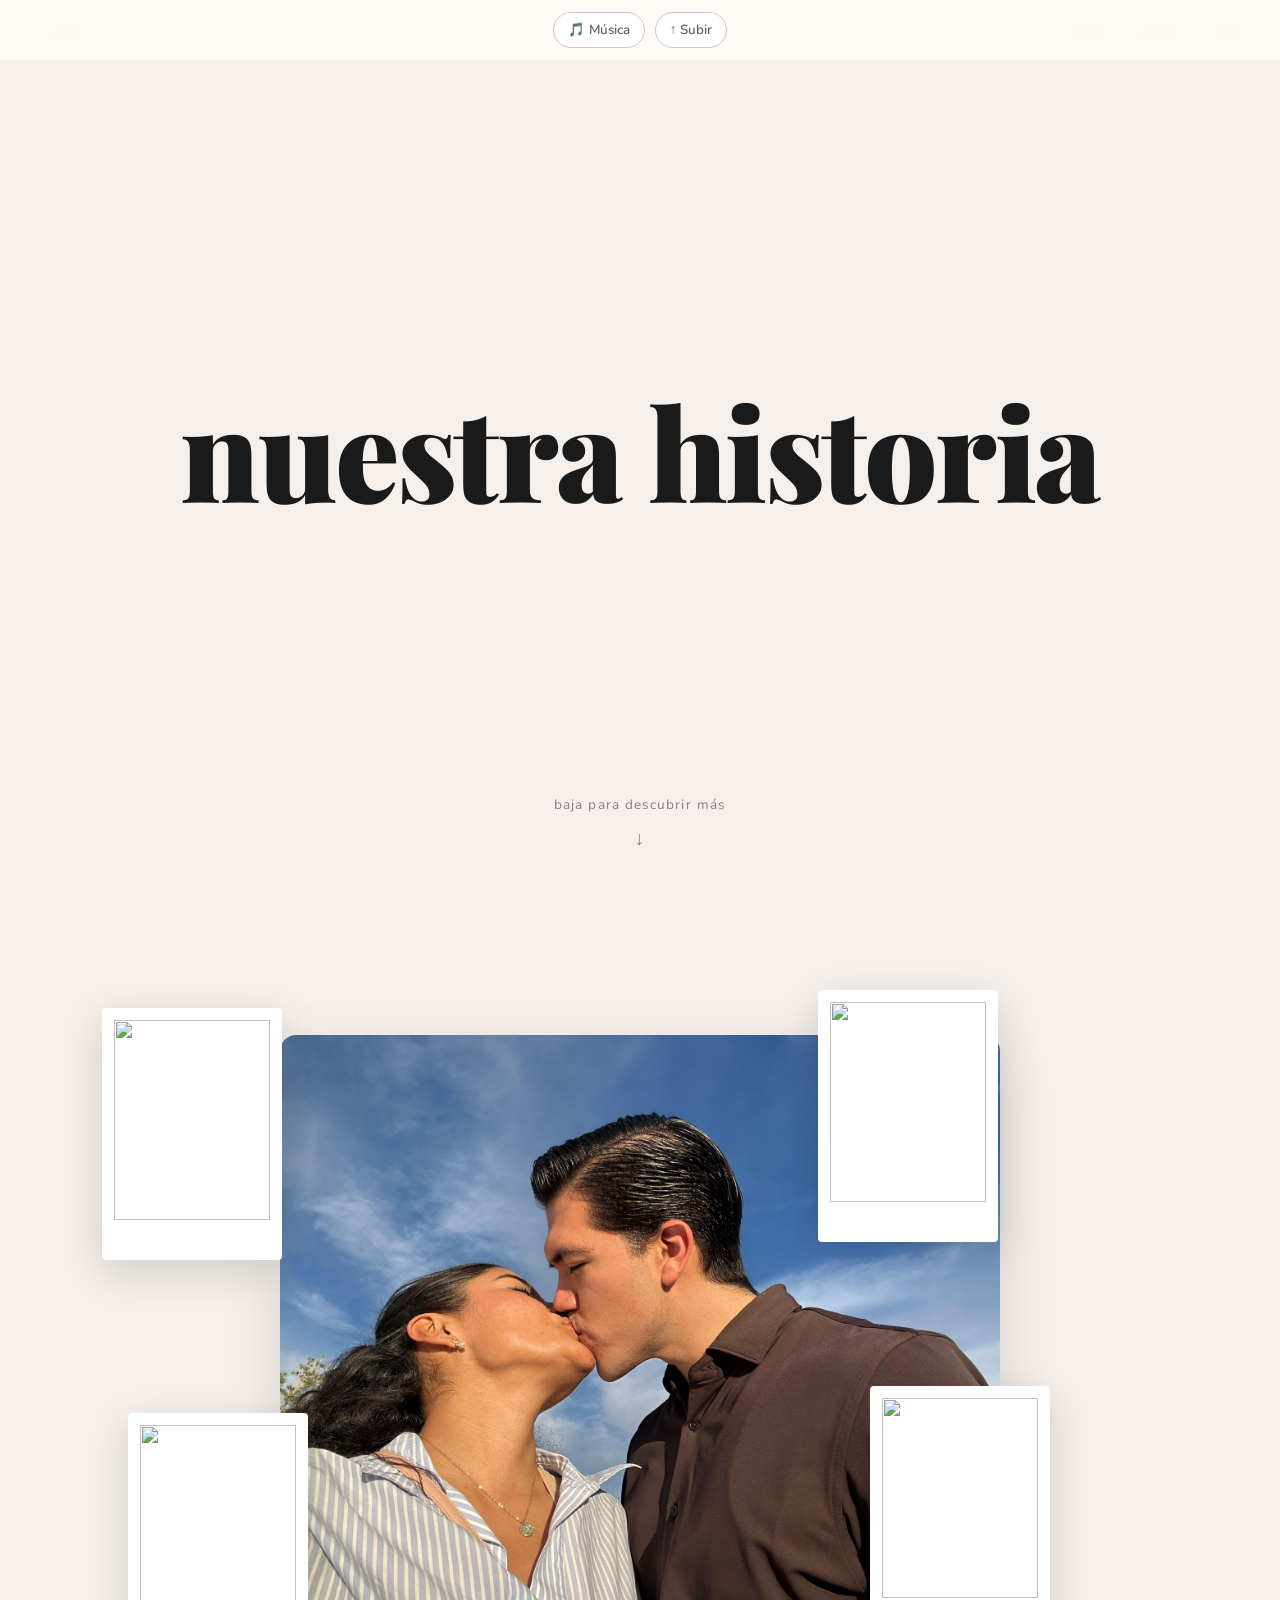
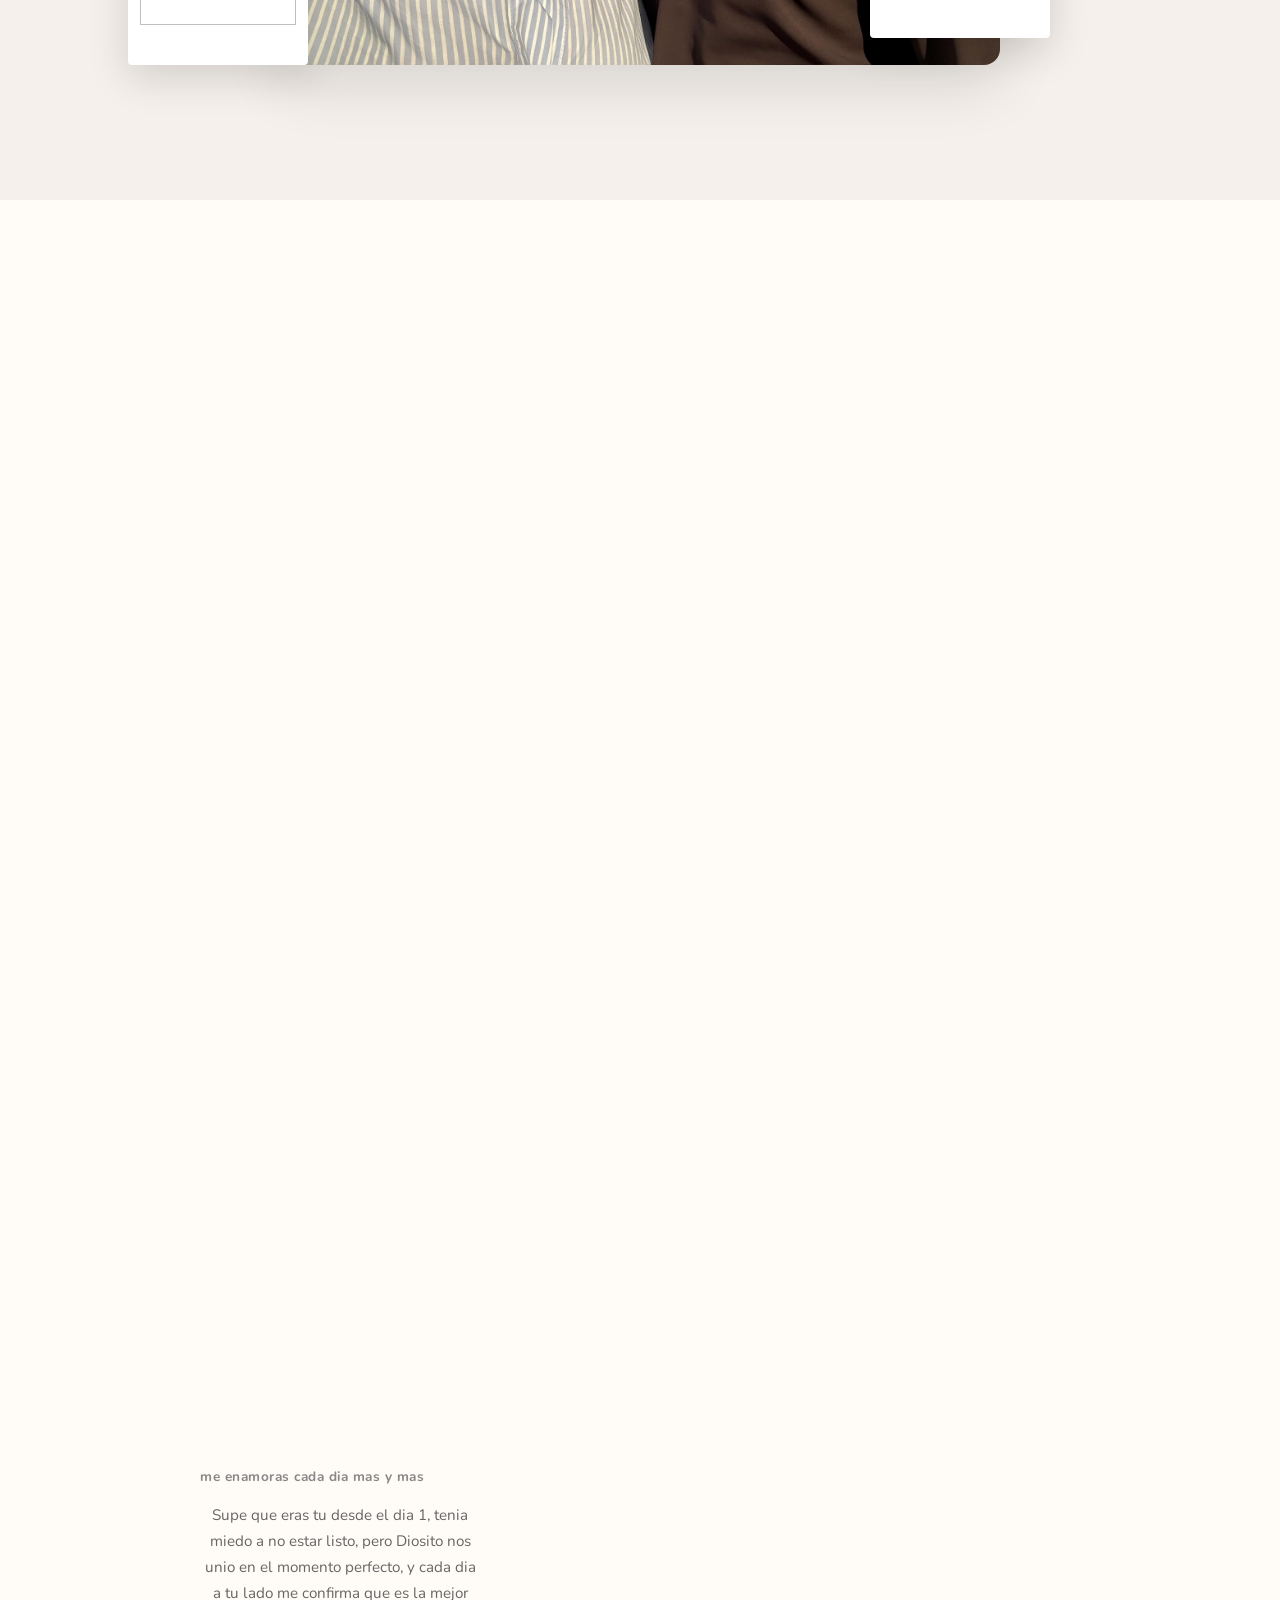
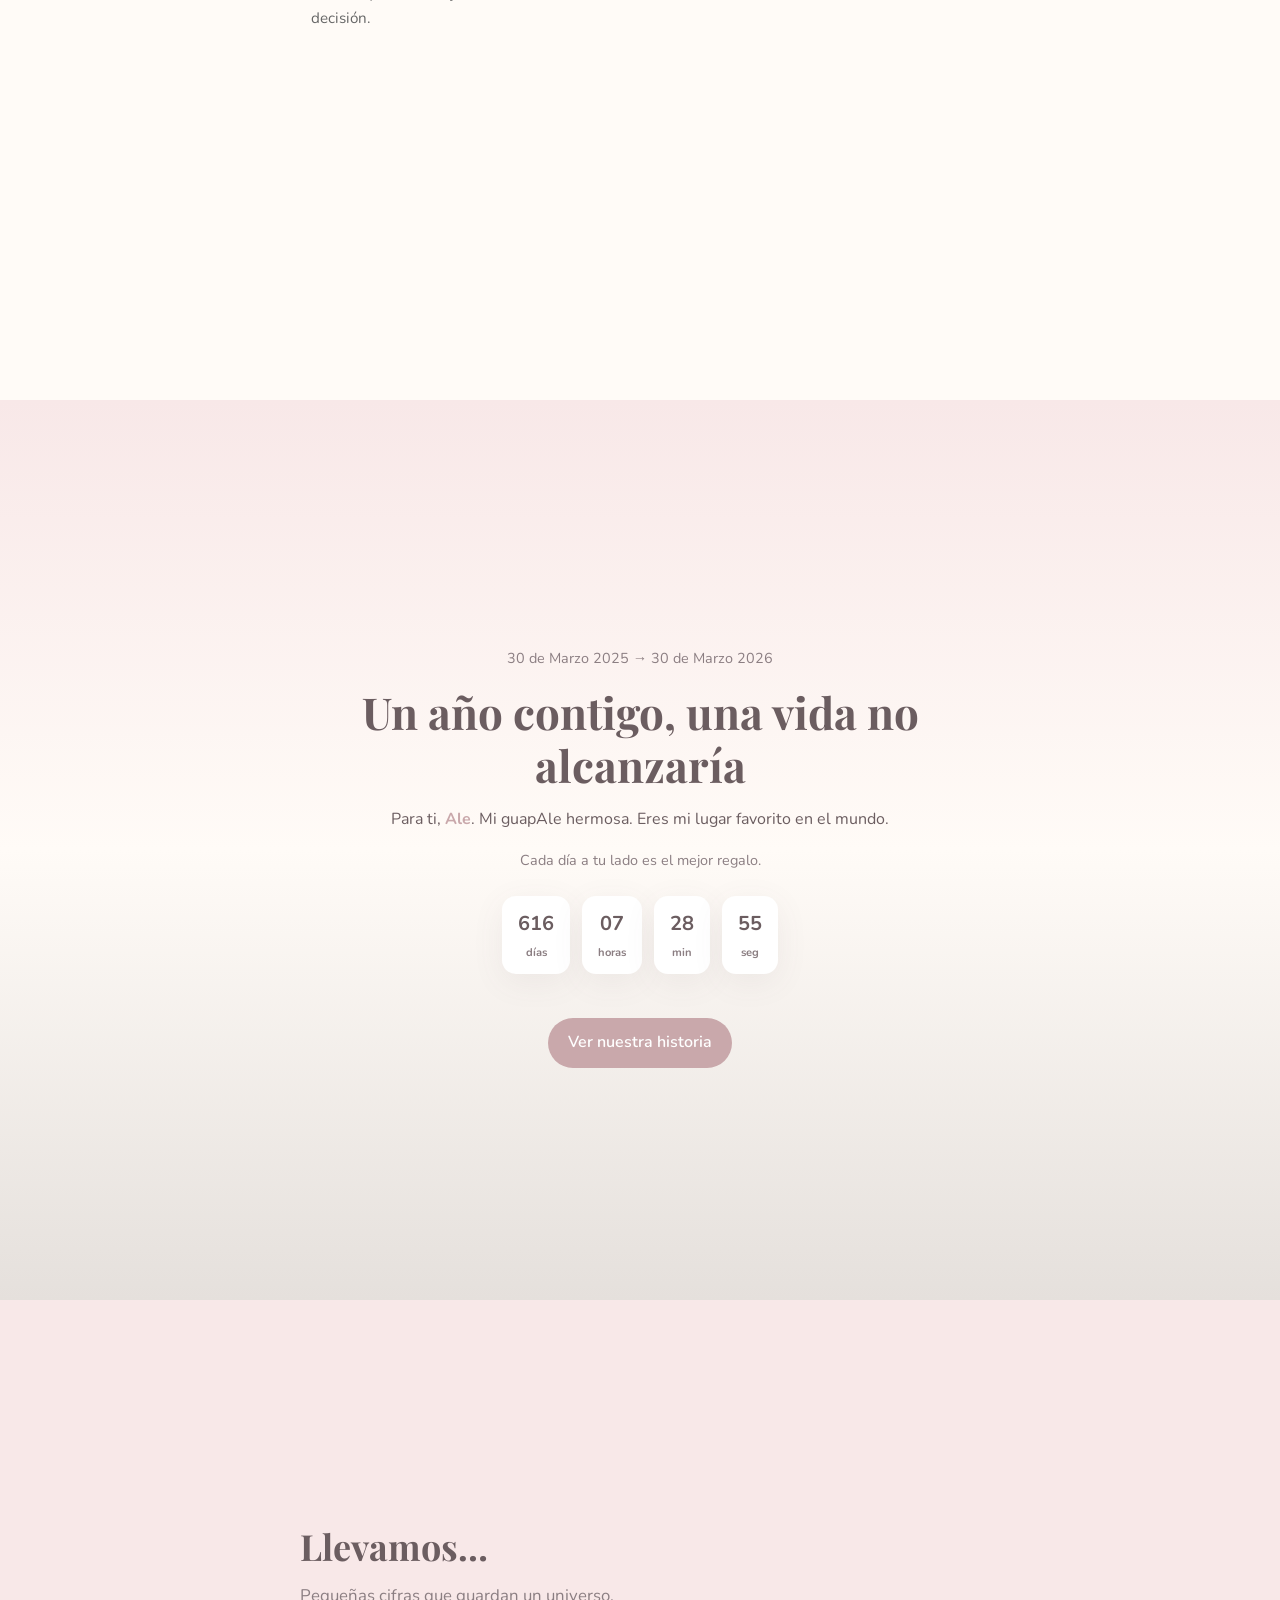
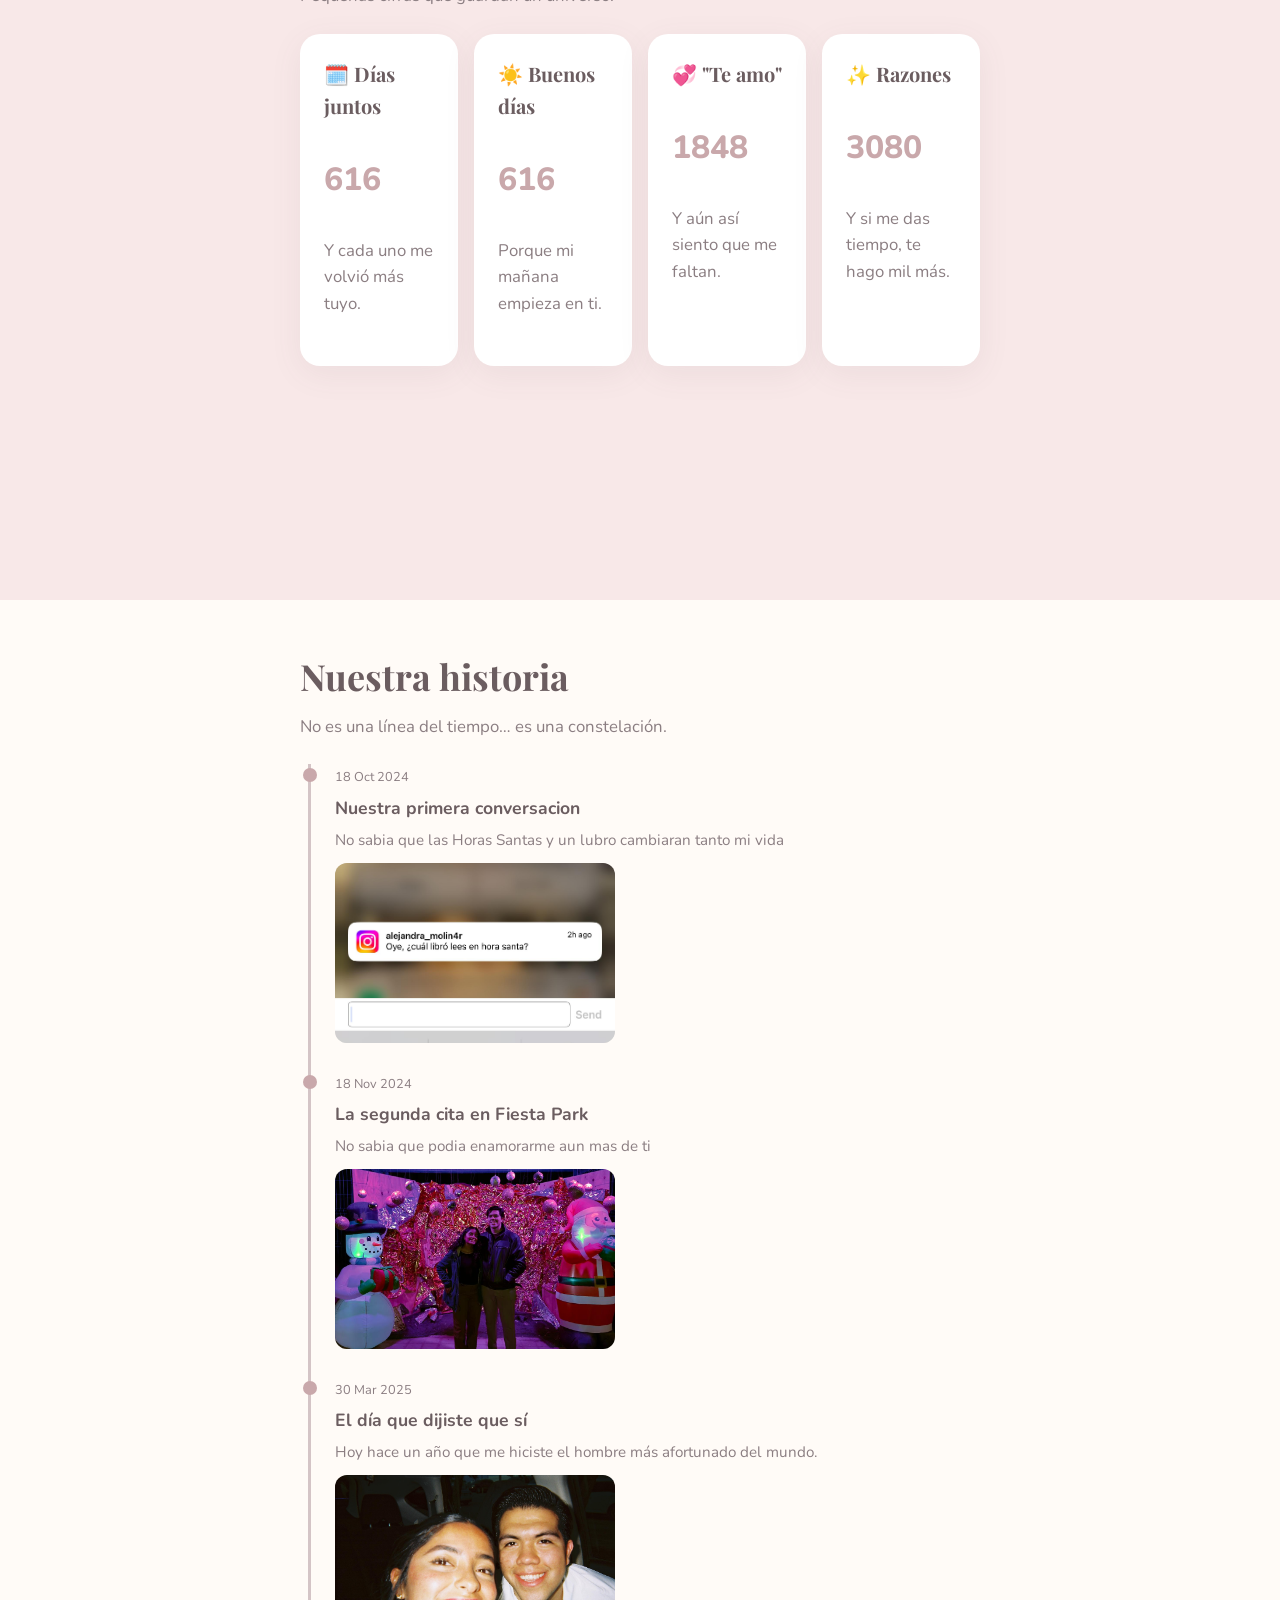
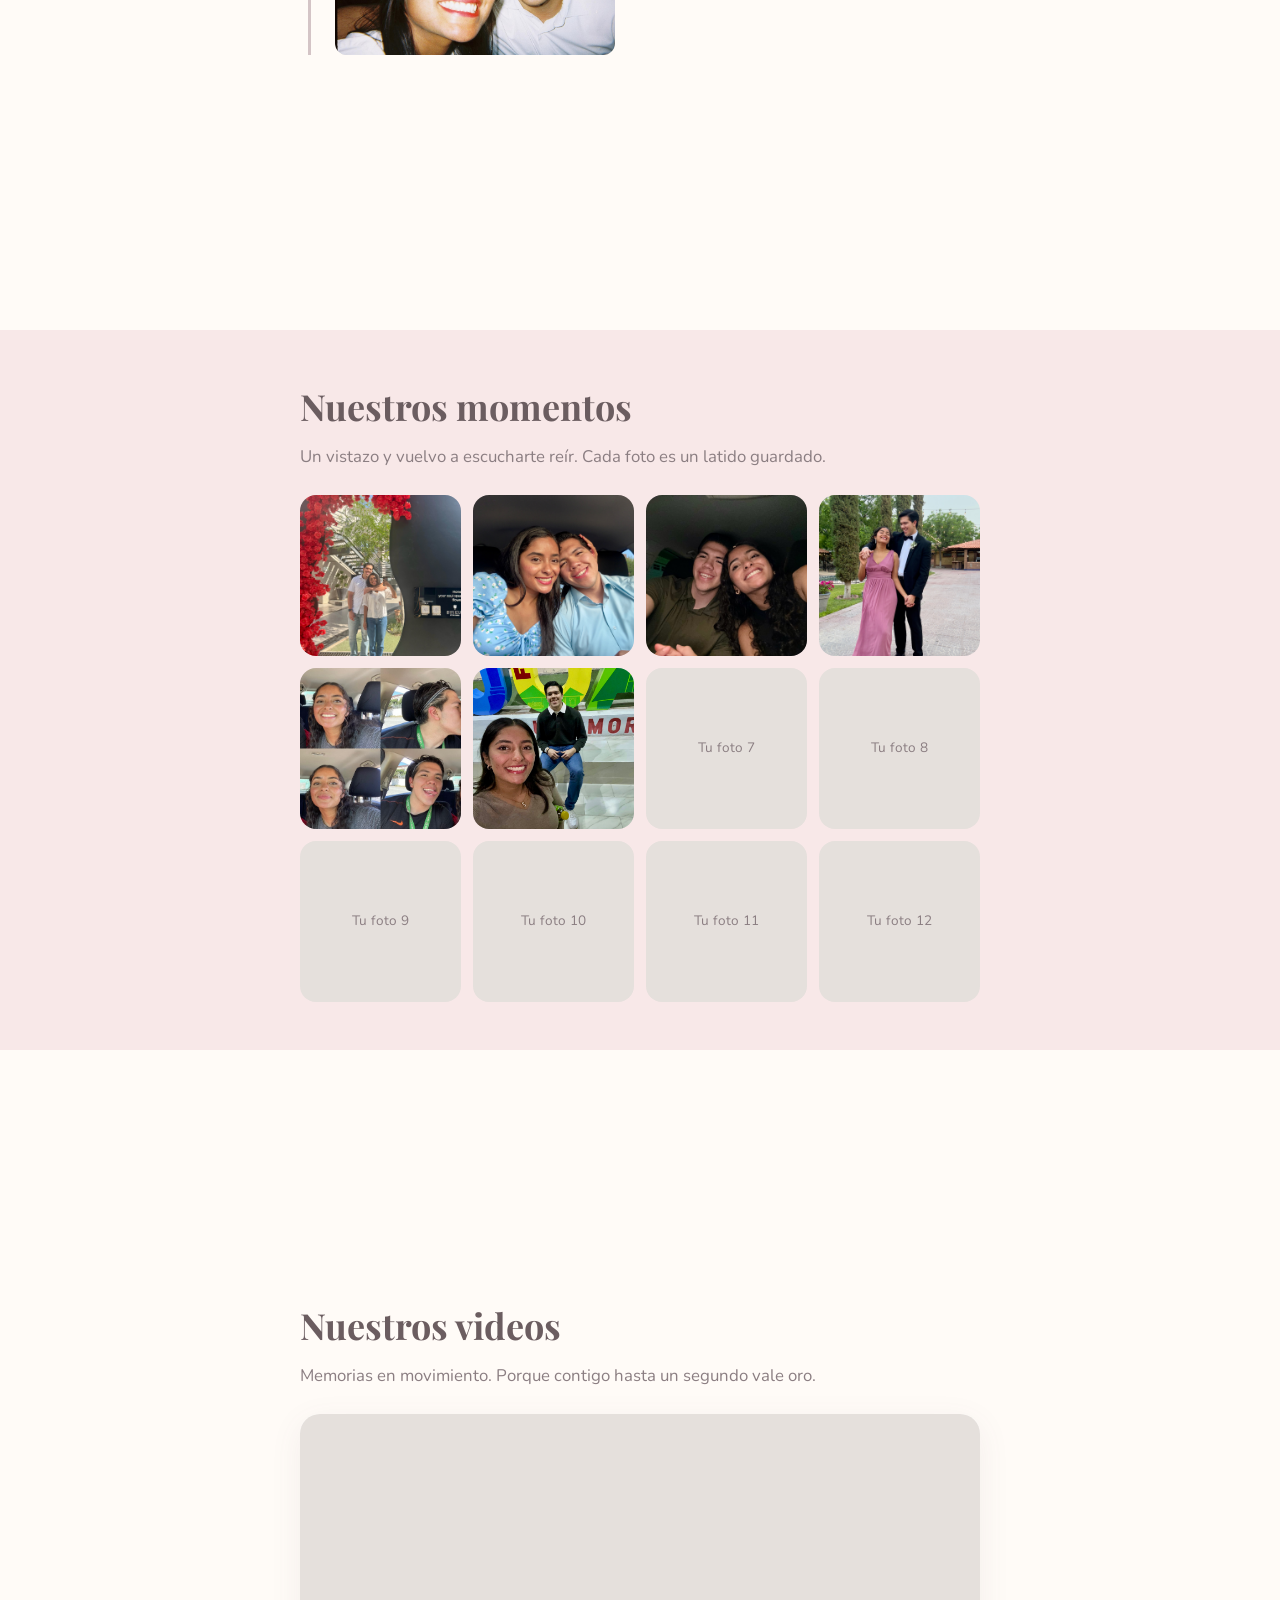
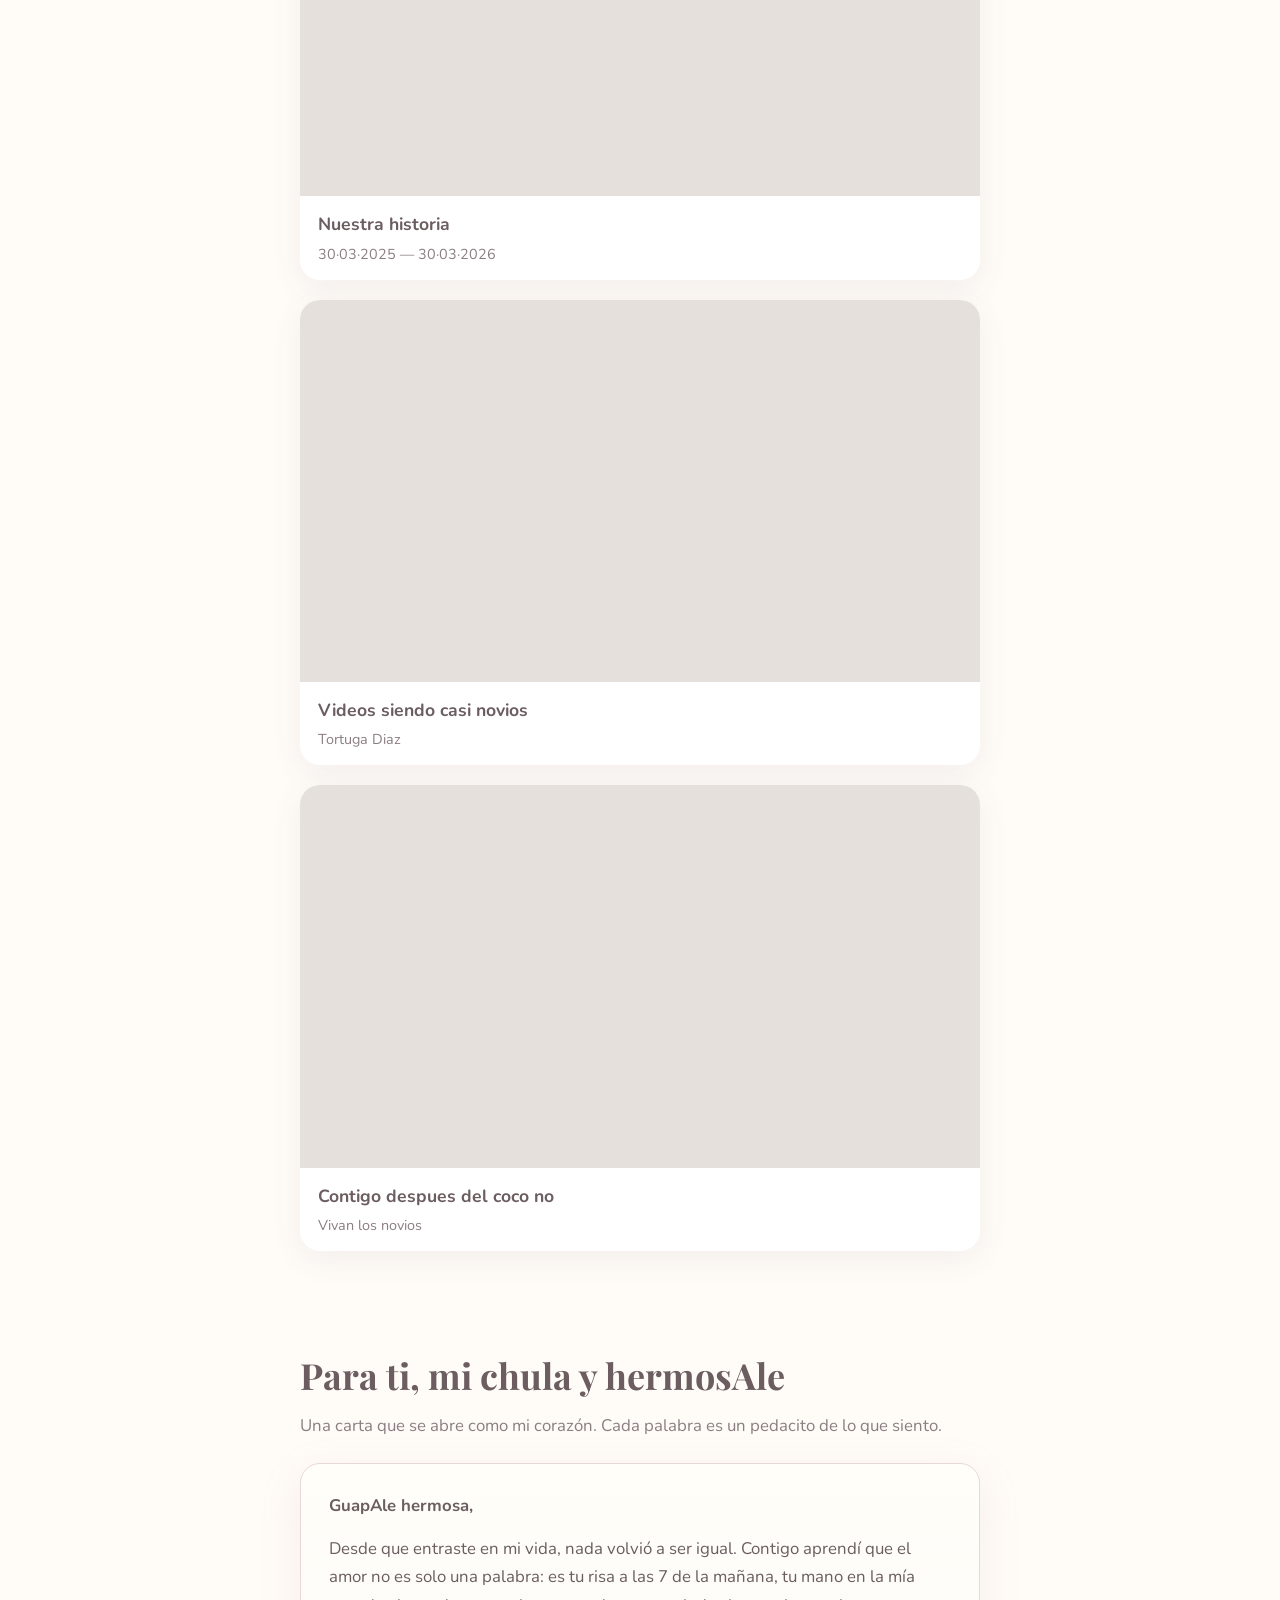
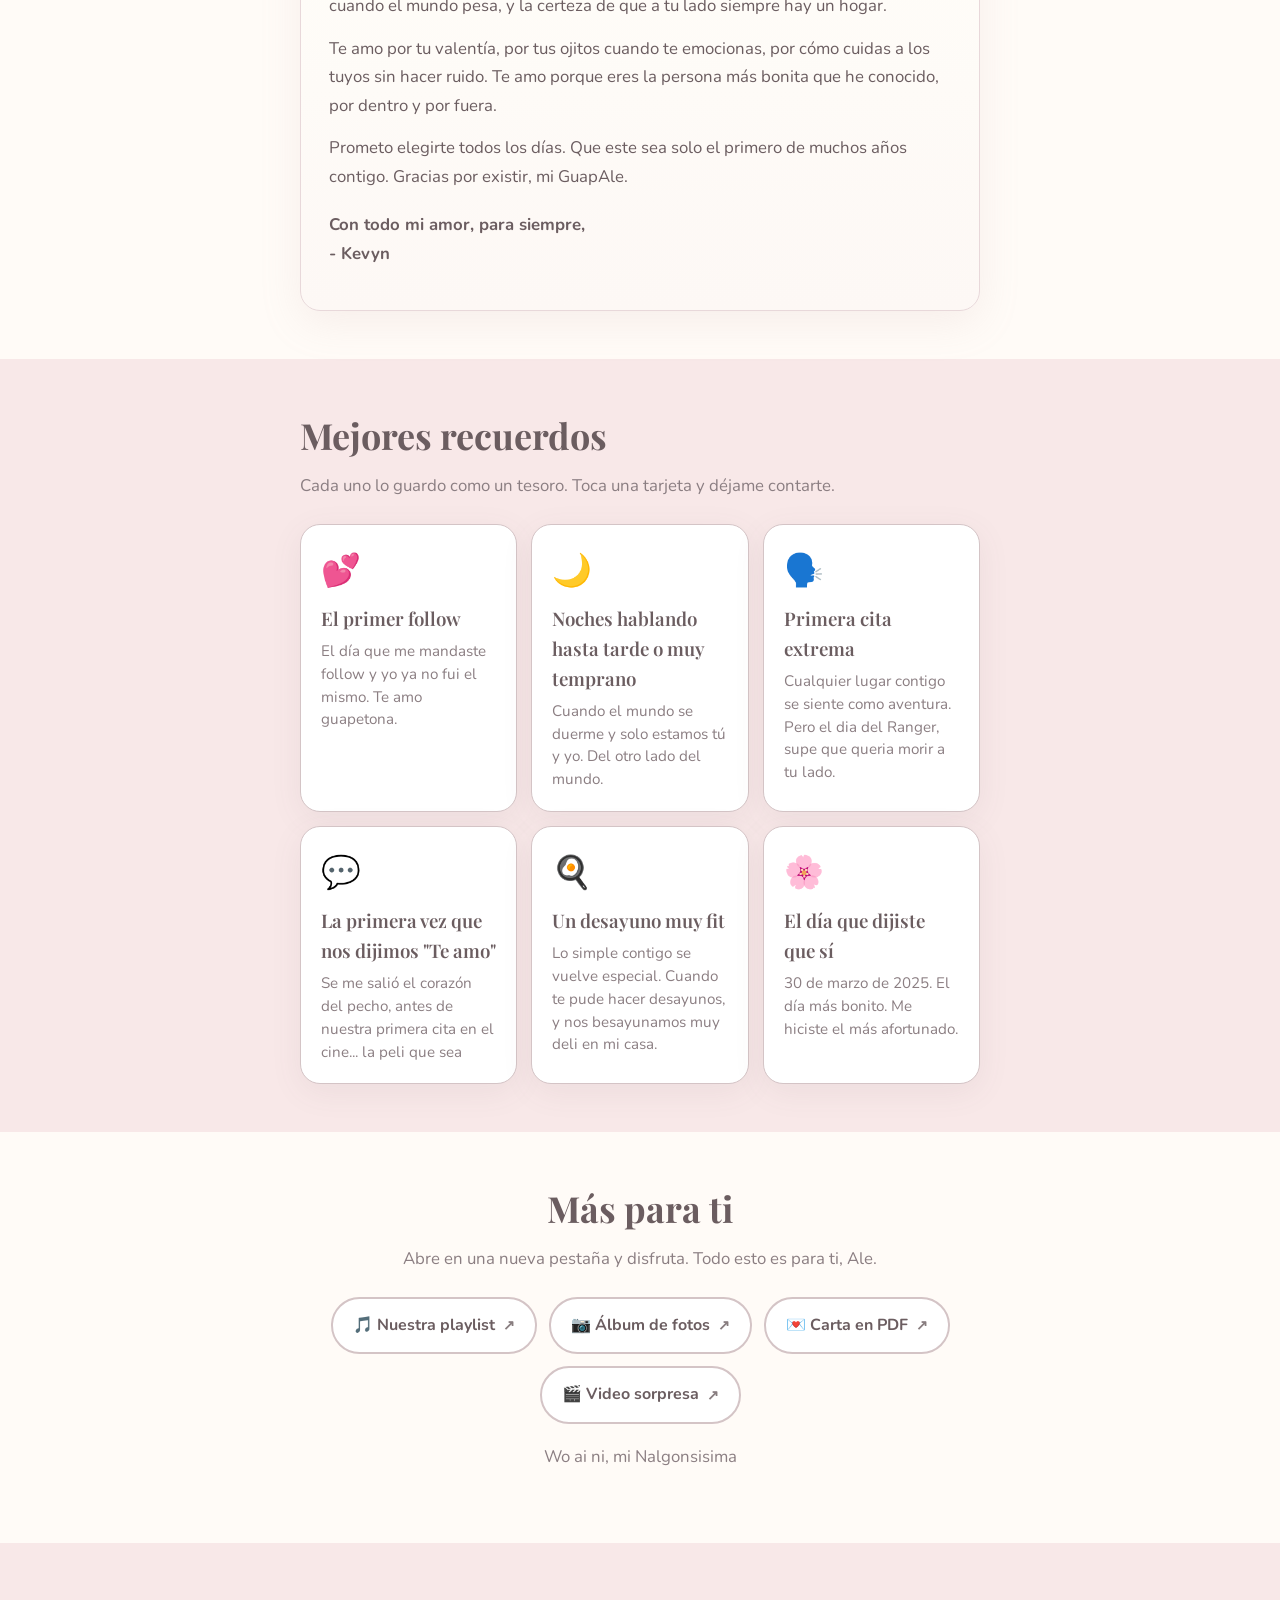
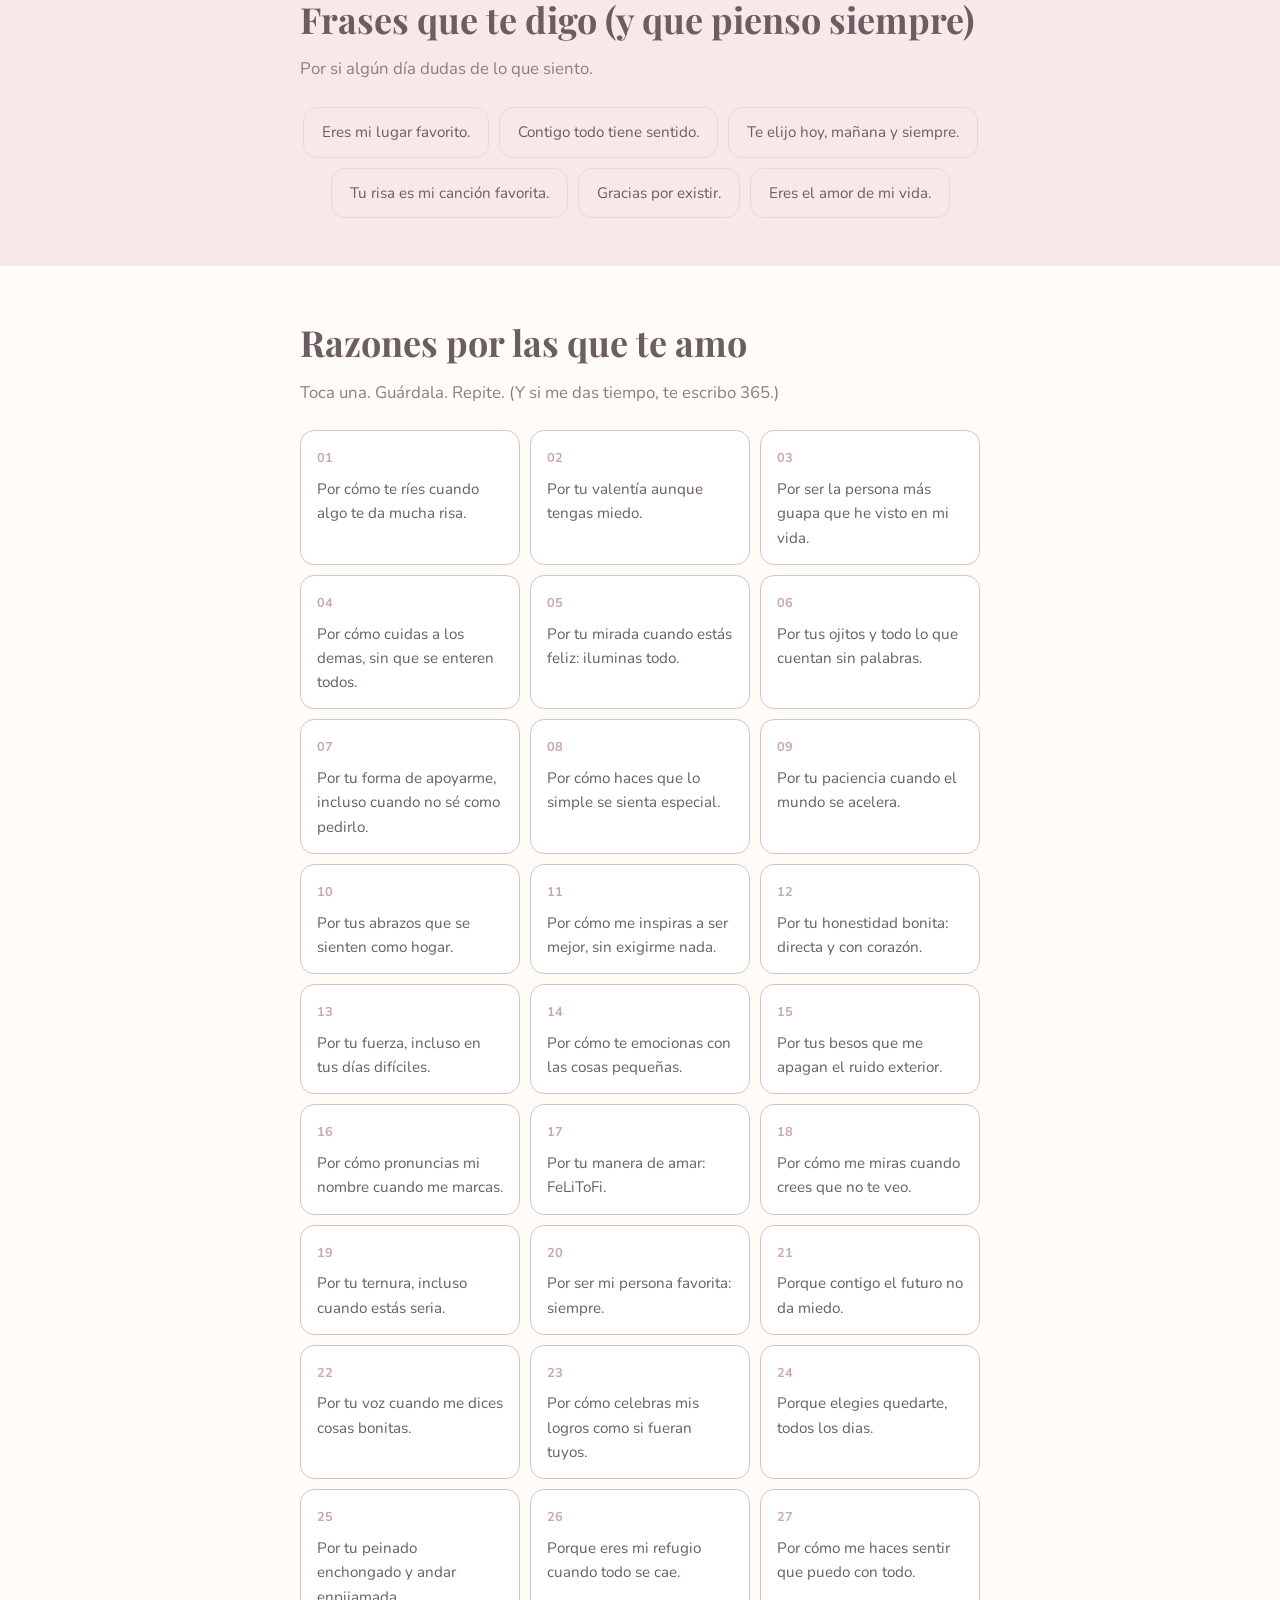
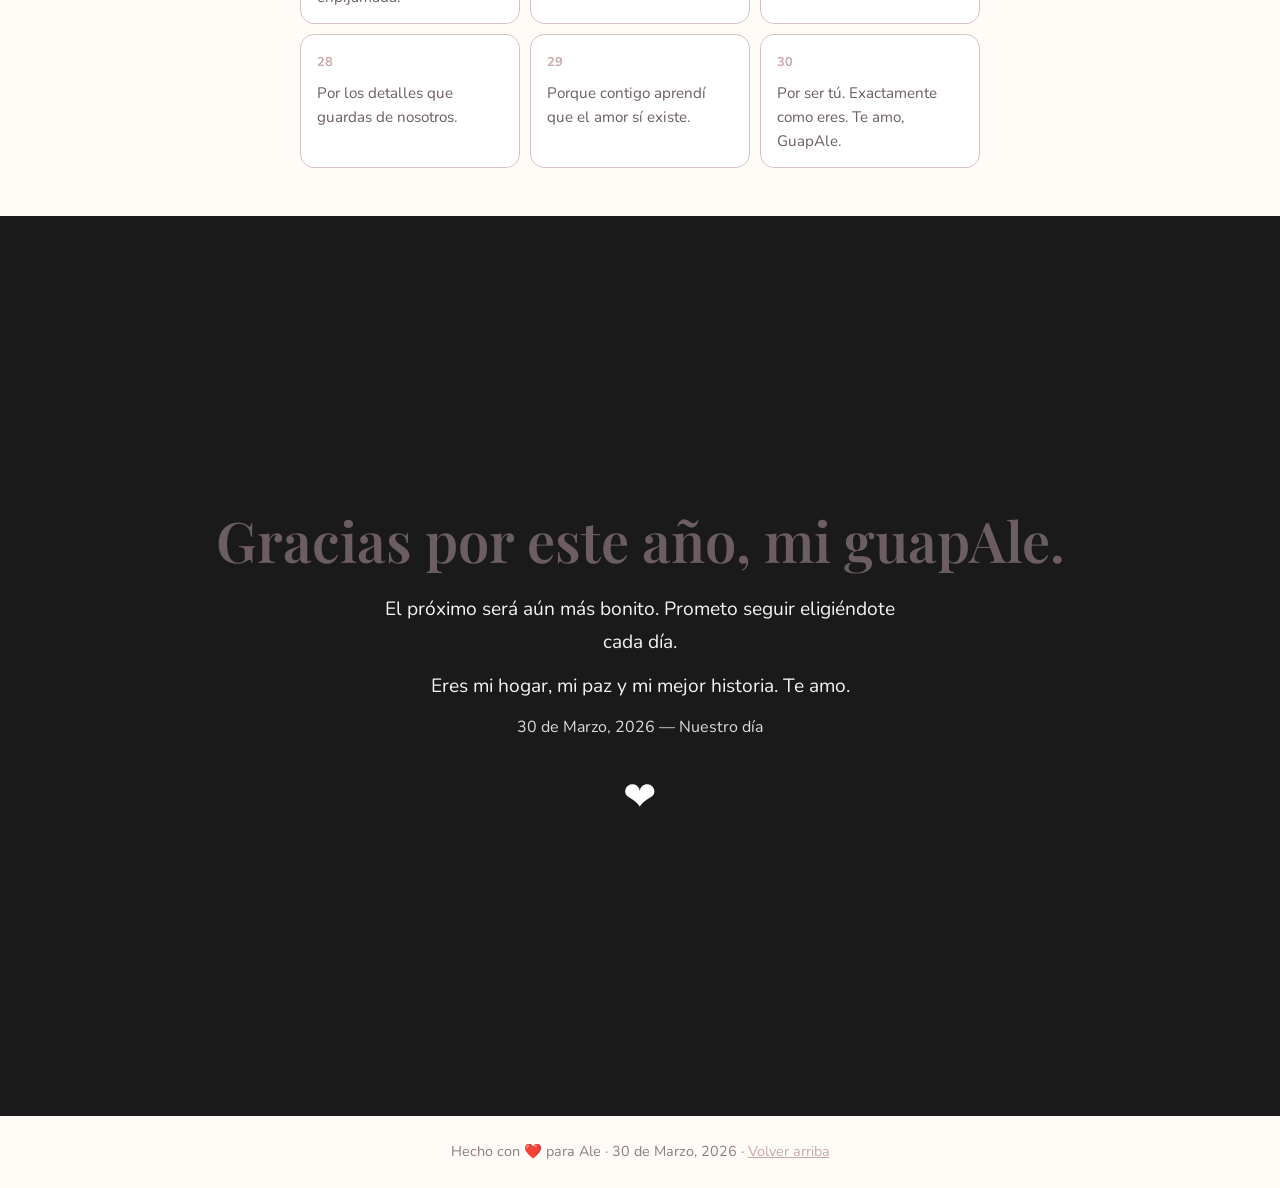
==== anniversary-ale/index.html @ 8e83c5f6 "Add files via upload" ====
<!DOCTYPE html>
<html lang="es">
<head>
  <meta charset="utf-8">
  <meta name="viewport" content="width=device-width, initial-scale=1.0">
  <meta name="description" content="Un año contigo, Ale. Hecho con amor — 30 de Marzo, 2026.">
  <title>Para Ale · 1 año</title>
  <link rel="preconnect" href="https://fonts.googleapis.com">
  <link rel="preconnect" href="https://fonts.gstatic.com" crossorigin>
  <link href="https://fonts.googleapis.com/css2?family=Nunito:wght@400;600;700&family=Playfair+Display:wght@400;500;600;700;900&display=swap" rel="stylesheet">
  <script src="https://cdnjs.cloudflare.com/ajax/libs/gsap/3.12.5/gsap.min.js"></script>
  <script src="https://cdnjs.cloudflare.com/ajax/libs/gsap/3.12.5/ScrollTrigger.min.js"></script>
  <style>
    :root {
      --cream: #FFFBF7;
      --blush: #F8E8E8;
      --rose: #E8D8DA;
      --sage: #E5E0DC;
      --dust: #D4C4C6;
      --text: #6B5D60;
      --text-soft: #8B7E82;
      --accent: #C9A8AB;
      --white: #FFFFFF;
      --shadow: 0 8px 32px rgba(107, 93, 96, 0.08);
      --radius: 20px;
      --font-head: 'Playfair Display', serif;
      --font-body: 'Nunito', sans-serif;
    }
    *, *::before, *::after { box-sizing: border-box; }
    html { scroll-behavior: smooth; }
    body {
      margin: 0;
      font-family: var(--font-body);
      color: var(--text);
      background: var(--cream);
      line-height: 1.6;
    }
    .wrap { max-width: 720px; margin: 0 auto; padding: 0 20px; }
    section { padding: 48px 0; }
    section.alt { background: var(--blush); }
    h1, h2 { font-family: var(--font-head); color: var(--text); }
    h2 { font-size: clamp(26px, 5vw, 36px); margin: 0 0 8px; }
    .sub { color: var(--text-soft); margin: 0 0 24px; font-size: 1.05rem; }

    /* Hero */
    .hero {
      min-height: 100vh;
      display: flex;
      align-items: center;
      justify-content: center;
      text-align: center;
      background: linear-gradient(180deg, var(--blush) 0%, var(--cream) 50%, var(--sage) 100%);
      padding: 24px 20px;
    }
    .hero h1 { font-size: clamp(28px, 6vw, 44px); line-height: 1.2; margin: 0 0 12px; }
    .hero .tag { color: var(--text-soft); font-size: 0.9rem; margin-bottom: 16px; }
    .hero .name { color: var(--accent); font-weight: 700; }
    .hero .countdown {
      display: flex;
      gap: 12px;
      justify-content: center;
      flex-wrap: wrap;
      margin: 24px 0;
    }
    .hero .countdown span {
      background: var(--white);
      padding: 12px 16px;
      border-radius: 14px;
      box-shadow: var(--shadow);
      font-weight: 700;
      font-size: 1.25rem;
      color: var(--text);
    }
    .hero .countdown small { display: block; font-size: 0.7rem; color: var(--text-soft); margin-top: 4px; }
    .hero .cta {
      display: inline-block;
      margin-top: 20px;
      padding: 12px 20px;
      background: var(--accent);
      color: var(--white);
      text-decoration: none;
      border-radius: 999px;
      font-weight: 600;
      transition: transform 0.2s, box-shadow 0.2s;
    }
    .hero .cta:hover { transform: translateY(-2px); box-shadow: var(--shadow); }

    /* Cards */
    .card {
      background: var(--white);
      border-radius: var(--radius);
      padding: 24px;
      box-shadow: var(--shadow);
      margin-bottom: 16px;
    }
    .card h3 { font-family: var(--font-head); margin: 0 0 8px; font-size: 1.25rem; }
    .card .big { font-size: 2rem; font-weight: 800; color: var(--accent); }
    .grid { display: grid; gap: 16px; }
    @media (min-width: 600px) { .grid.cards { grid-template-columns: repeat(2, 1fr); } }
    @media (min-width: 900px) { .grid.cards { grid-template-columns: repeat(4, 1fr); } }

    /* Timeline */
    .timeline { position: relative; padding-left: 24px; border-left: 3px solid var(--dust); margin-left: 8px; }
    .timeline-item { margin-bottom: 28px; position: relative; }
    .timeline-item::before {
      content: '';
      position: absolute;
      left: -32px;
      top: 4px;
      width: 14px;
      height: 14px;
      border-radius: 50%;
      background: var(--accent);
    }
    .timeline-item .date { font-size: 0.8rem; color: var(--text-soft); }
    .timeline-item h3 { margin: 4px 0 6px; font-size: 1.1rem; }
    .timeline-item p { margin: 0; color: var(--text-soft); font-size: 0.95rem; }
    .timeline-item .thumb {
      width: 100%;
      max-width: 280px;
      height: 180px;
      margin-top: 10px;
      border-radius: 12px;
      background: var(--sage);
      display: flex;
      align-items: center;
      justify-content: center;
      color: var(--text-soft);
      font-size: 0.9rem;
    }
    .timeline-item .thumb img { width: 100%; height: 100%; object-fit: cover; border-radius: 12px; }

    /* Gallery - más fotos */
    .gallery { display: grid; grid-template-columns: repeat(2, 1fr); gap: 12px; }
    @media (min-width: 500px) { .gallery { grid-template-columns: repeat(3, 1fr); } }
    @media (min-width: 800px) { .gallery { grid-template-columns: repeat(4, 1fr); } }
    .gallery-item {
      aspect-ratio: 1;
      border-radius: 16px;
      overflow: hidden;
      background: var(--sage);
      cursor: pointer;
      display: flex;
      align-items: center;
      justify-content: center;
      color: var(--text-soft);
      font-size: 0.85rem;
    }
    .gallery-item img { width: 100%; height: 100%; object-fit: cover; }

    /* Letter */
    .letter-box {
      background: linear-gradient(180deg, #FFFEF9 0%, #FDF8F5 100%);
      border: 1px solid var(--dust);
      border-radius: var(--radius);
      padding: 28px;
      box-shadow: var(--shadow);
      font-size: 1.05rem;
      line-height: 1.7;
    }
    .letter-box p { margin: 0 0 14px; }
    .letter-box .sign { margin-top: 20px; font-weight: 700; color: var(--text); }

    /* Reasons */
    .reasons { display: grid; gap: 10px; }
    @media (min-width: 500px) { .reasons { grid-template-columns: repeat(2, 1fr); } }
    @media (min-width: 800px) { .reasons { grid-template-columns: repeat(3, 1fr); } }
    .reason {
      background: var(--white);
      border: 1px solid var(--dust);
      border-radius: 14px;
      padding: 14px 16px;
      cursor: pointer;
      transition: background 0.2s, box-shadow 0.2s;
    }
    .reason:hover { background: var(--blush); box-shadow: var(--shadow); }
    .reason.open { background: var(--blush); border-color: var(--accent); box-shadow: var(--shadow); }
    .reason .num { font-size: 0.8rem; color: var(--accent); font-weight: 700; }
    .reason .txt { margin-top: 6px; font-size: 0.95rem; }

    /* Finale */
    .finale {
      text-align: center;
      padding: 60px 20px;
      background: linear-gradient(180deg, var(--sage) 0%, var(--blush) 100%);
    }
    .finale h2 { margin-bottom: 12px; }
    .finale .heart { font-size: 2.5rem; margin-top: 16px; }

    /* Top bar */
    .topbar {
      position: fixed;
      top: 0;
      left: 0;
      right: 0;
      padding: 12px 20px;
      z-index: 350;
      display: flex;
      justify-content: center;
      gap: 10px;
      background: rgba(255,251,247,0.9);
      backdrop-filter: blur(8px);
    }
    .topbar button {
      padding: 8px 14px;
      border: 1px solid var(--dust);
      border-radius: 999px;
      background: var(--white);
      color: var(--text);
      font-family: var(--font-body);
      font-weight: 600;
      cursor: pointer;
    }
    .topbar button:hover { background: var(--blush); }

    /* Lightbox */
    .lightbox {
      display: none;
      position: fixed;
      inset: 0;
      background: rgba(0,0,0,0.6);
      z-index: 200;
      align-items: center;
      justify-content: center;
      padding: 20px;
    }
    .lightbox.show { display: flex; }
    .lightbox .box {
      max-width: 90%;
      max-height: 85vh;
      background: var(--white);
      border-radius: var(--radius);
      padding: 16px;
      position: relative;
    }
    .lightbox .box img { max-width: 100%; max-height: 75vh; display: block; border-radius: 12px; }
    .lightbox .close {
      position: absolute;
      top: 10px;
      right: 10px;
      width: 36px;
      height: 36px;
      border: none;
      background: var(--blush);
      color: var(--text);
      border-radius: 50%;
      font-size: 1.2rem;
      cursor: pointer;
      line-height: 1;
    }

    /* Videos */
    .videos-wrap { display: grid; gap: 20px; }
    .video-card {
      background: var(--white);
      border-radius: var(--radius);
      overflow: hidden;
      box-shadow: var(--shadow);
    }
    .video-card .vid {
      width: 100%;
      aspect-ratio: 16/9;
      background: var(--sage);
      display: block;
      overflow: hidden;
    }
    .video-card .vid video,
    .video-card .vid iframe { width: 100%; height: 100%; border: 0; display: block; }
    .video-card .vid video { object-fit: cover; }
    .video-card .info { padding: 14px 18px; }
    .video-card .info h3 { margin: 0 0 4px; font-size: 1.1rem; }
    .video-card .info p { margin: 0; color: var(--text-soft); font-size: 0.9rem; }

    /* Botones que abren en nueva pestaña */
    .links-section { text-align: center; }
    .link-grid { display: flex; flex-wrap: wrap; gap: 12px; justify-content: center; margin-top: 20px; }
    .link-btn {
      display: inline-flex;
      align-items: center;
      gap: 8px;
      padding: 14px 20px;
      background: var(--white);
      color: var(--text);
      text-decoration: none;
      border-radius: 999px;
      font-weight: 700;
      border: 2px solid var(--dust);
      transition: transform 0.2s, box-shadow 0.2s, border-color 0.2s;
    }
    .link-btn:hover { transform: translateY(-2px); box-shadow: var(--shadow); border-color: var(--accent); }
    .link-btn.external::after { content: ' ↗'; font-size: 0.9em; opacity: 0.8; }

    /* Mejores recuerdos (tarjetas) */
    .memories-wrap { display: grid; grid-template-columns: 1fr; gap: 14px; }
    @media (min-width: 500px) { .memories-wrap { grid-template-columns: repeat(2, 1fr); } }
    @media (min-width: 800px) { .memories-wrap { grid-template-columns: repeat(3, 1fr); } }
    .memory-card {
      background: var(--white);
      border-radius: var(--radius);
      padding: 20px;
      box-shadow: var(--shadow);
      border: 1px solid var(--dust);
      transition: transform 0.2s, box-shadow 0.2s;
    }
    .memory-card:hover { transform: translateY(-3px); box-shadow: 0 12px 40px rgba(107,93,96,0.12); }
    .memory-card .mem-icon { font-size: 2rem; margin-bottom: 8px; }
    .memory-card .mem-title { font-family: var(--font-head); font-weight: 600; margin: 0 0 6px; color: var(--text); }
    .memory-card .mem-text { font-size: 0.95rem; color: var(--text-soft); margin: 0; line-height: 1.5; }

    /* Frases cursis */
    .phrases { display: flex; flex-wrap: wrap; gap: 10px; justify-content: center; margin-top: 16px; }
    .phrase { padding: 12px 18px; background: var(--blush); border-radius: 14px; font-size: 0.95rem; color: var(--text); border: 1px solid var(--rose); }

    /* Footer */
    footer { text-align: center; padding: 24px 20px; color: var(--text-soft); font-size: 0.9rem; }
    footer a { color: var(--accent); }

    /* Hero collage */
    .hero-collage-section {
      min-height: 100vh;
      display: flex;
      align-items: center;
      justify-content: center;
      background: transparent;
      overflow: hidden;
    }
    .collage-wrapper {
      position: relative;
      width: 700px;
      height: 480px;
      max-width: 95vw;
    }
    .collage-photo {
      position: absolute;
      width: 210px;
      height: 250px;
      background: #fff;
      padding: 10px 10px 38px 10px;
      box-shadow: 0 8px 30px rgba(0,0,0,0.18);
      border-radius: 4px;
      opacity: 0;
      will-change: transform, opacity;
    }
    .collage-photo img { width:100%; height:100%; object-fit:cover; display:block; }
    .collage-photo.p1 { top:20px;  left:0px;   }
    .collage-photo.p2 { top:60px;  left:175px; }
    .collage-photo.p3 { top:10px;  left:360px; }
    .collage-photo.p4 { top:180px; left:75px;  }
    .collage-photo.p5 { top:195px; left:360px; }

    /* Love story postcard stack */
    .love-story-section {
      min-height: 100vh;
      display: flex;
      align-items: center;
      justify-content: space-around;
      padding: 100px 60px;
      gap: 60px;
      flex-wrap: wrap;
    }
    .story-left { max-width: 280px; }
    .stage-label {
      font-size: 0.85rem;
      font-weight: 700;
      color: #888;
      margin-bottom: 14px;
      text-transform: lowercase;
      letter-spacing: 0.5px;
    }
    .stage-desc {
      font-size: 0.95rem;
      color: #666;
      line-height: 1.7;
      text-align: center;
    }
    .postcard-stack-wrapper {
      display: flex;
      align-items: center;
      justify-content: center;
    }
    .postcard-stack {
      position: relative;
      width: 270px;
      height: 330px;
    }
    .postcard {
      position: absolute;
      width: 255px;
      height: 310px;
      background: #fff;
      border-radius: 4px;
      padding: 8px 8px 42px 8px;
      box-shadow: 0 10px 40px rgba(0,0,0,0.2);
      opacity: 0;
      will-change: transform, opacity;
      left: 0; top: 0;
    }
    .postcard img { width:100%; height:100%; object-fit:cover; display:block; }
    .postcard.card-1 { z-index:1; }
    .postcard.card-2 { z-index:2; }
    .postcard.card-3 { z-index:3; }
    .postcard.card-4 { z-index:4; }

    /* Section 1 — Wedding hero / landing */
    .wedding-hero-section {
      min-height: 100vh;
      display: flex;
      align-items: center;
      justify-content: center;
      background: #f5f0eb;
      position: relative;
    }
    .wedding-nav {
      position: fixed;
      top: 0;
      left: 0;
      right: 0;
      z-index: 300;
      display: flex;
      align-items: center;
      justify-content: space-between;
      padding: 20px 40px;
      font-family: 'Playfair Display', Georgia, serif;
    }
    .wedding-nav .nav-initials {
      font-size: 0.95rem;
      font-weight: 400;
      color: #1a1a1a;
      letter-spacing: 0.05em;
    }
    .wedding-nav .nav-links {
      display: flex;
      align-items: center;
      gap: 28px;
    }
    .wedding-nav .nav-links a {
      color: #1a1a1a;
      text-decoration: none;
      font-size: 0.9rem;
      letter-spacing: 0.03em;
    }
    .wedding-hero-title {
      font-family: 'Playfair Display', Georgia, serif;
      font-size: clamp(4rem, 10vw, 9rem);
      font-weight: 900;
      color: #1a1a1a;
      text-align: center;
      letter-spacing: -0.02em;
      line-height: 1;
    }

    /* Section 2 — Scattered collage */
    .collage-section {
      min-height: 100vh;
      position: relative;
      background: #f5f0eb;
      display: flex;
      align-items: center;
      justify-content: center;
      padding: 60px 40px;
    }
    .collage-center-photo {
      width: 60%;
      height: 70vh;
      max-height: 700px;
      border-radius: 16px;
      overflow: hidden;
      box-shadow: 0 20px 60px rgba(0,0,0,0.12);
      position: relative;
      z-index: 2;
    }
    .collage-center-photo img {
      width: 100%;
      height: 100%;
      object-fit: cover;
      display: block;
      transform-origin: center center;
    }
    .polaroid-photo {
      position: absolute;
      background: #fff;
      padding: 12px 12px 40px 12px;
      box-shadow: 0 12px 40px rgba(0,0,0,0.15);
      border-radius: 4px;
      width: 180px;
      z-index: 3;
    }
    .polaroid-photo img {
      width: 100%;
      height: 200px;
      object-fit: cover;
      display: block;
    }
    .polaroids-wrap {
      position: absolute;
      inset: 0;
      pointer-events: none;
    }
    .polaroids-wrap .polaroid-photo { pointer-events: auto; }
    .polaroid-photo.pol-1 { top: 12%; left: 8%; }
    .polaroid-photo.pol-2 { bottom: 15%; left: 10%; }
    .polaroid-photo.pol-3 { top: 10%; right: 22%; }
    .polaroid-photo.pol-4 { bottom: 18%; right: 18%; }

    /* Section 3 — Postcard section (already have .love-story-section) */
    .postcard-section .postcard-stack { width: 260px; height: 340px; }
    .postcard-section .postcard {
      width: 260px;
      height: 320px;
      padding: 10px 10px 45px 10px;
    }

    /* Section 4 — Stats section (existing #story) */
    .stats-section { min-height: 100vh; display: flex; align-items: center; justify-content: center; }

    /* Section 5 — Closing */
    .closing-section {
      min-height: 100vh;
      display: flex;
      flex-direction: column;
      align-items: center;
      justify-content: center;
      background: #1a1a1a;
      color: #fff;
      text-align: center;
      padding: 60px 40px;
    }
    .closing-section .closing-phrase {
      font-family: 'Playfair Display', Georgia, serif;
      font-size: clamp(2rem, 5vw, 3.5rem);
      font-weight: 600;
      line-height: 1.3;
      margin: 0 0 16px;
    }
    .closing-section .closing-date {
      font-size: 1rem;
      font-weight: 400;
      opacity: 0.85;
      margin: 0 0 24px;
    }
    .closing-section .closing-body {
      font-size: clamp(1rem, 2.5vw, 1.2rem);
      line-height: 1.7;
      opacity: 0.95;
      margin: 0 0 12px;
      max-width: 520px;
    }
    .closing-section .heart-icon {
      font-size: 2.5rem;
      display: inline-block;
      cursor: pointer;
      user-select: none;
      transition: transform 0.2s ease;
    }
    .closing-section .heart-icon:hover { transform: scale(1.2); }
    .closing-section .heart-icon:active { transform: scale(0.95); }

    /* Surprise overlay (tap heart 3x) */
    .surprise-overlay {
      display: none;
      position: fixed;
      inset: 0;
      background: rgba(0,0,0,0.75);
      z-index: 500;
      align-items: center;
      justify-content: center;
      padding: 20px;
      animation: fadeIn 0.4s ease;
    }
    .surprise-overlay.show { display: flex; }
    @keyframes fadeIn { from { opacity: 0; } to { opacity: 1; } }
    .surprise-card {
      background: linear-gradient(180deg, #fff 0%, #FFFBF7 100%);
      border-radius: 24px;
      padding: 32px 28px;
      max-width: 380px;
      width: 100%;
      text-align: center;
      box-shadow: 0 24px 60px rgba(0,0,0,0.3);
      animation: surprisePop 0.5s ease;
    }
    @keyframes surprisePop {
      from { opacity: 0; transform: scale(0.85); }
      to { opacity: 1; transform: scale(1); }
    }
    .surprise-card .surprise-gif {
      width: 100%;
      max-height: 200px;
      object-fit: cover;
      border-radius: 16px;
      margin-bottom: 20px;
    }
    .surprise-card .surprise-msg {
      font-family: 'Playfair Display', Georgia, serif;
      font-size: 1.5rem;
      font-weight: 600;
      color: #1a1a1a;
      margin: 0 0 8px;
      line-height: 1.3;
    }
    .surprise-card .surprise-sub {
      font-size: 1rem;
      color: #6B5D60;
      margin: 0 0 20px;
    }
    .surprise-card .surprise-close {
      display: inline-block;
      padding: 12px 24px;
      background: #C9A8AB;
      color: #fff;
      border: none;
      border-radius: 999px;
      font-weight: 600;
      cursor: pointer;
      font-family: var(--font-body);
      transition: transform 0.2s, background 0.2s;
    }
    .surprise-card .surprise-close:hover { background: #b89598; transform: scale(1.05); }

    /* Scroll hint & surprises */
    .scroll-hint {
      position: absolute;
      bottom: 32px;
      left: 50%;
      transform: translateX(-50%);
      text-align: center;
      font-size: 0.85rem;
      color: var(--text-soft);
      letter-spacing: 0.08em;
      text-transform: lowercase;
      opacity: 1;
      transition: opacity 0.6s ease;
    }
    .scroll-hint.hidden { opacity: 0; pointer-events: none; }
    .scroll-hint .hint-arrow {
      display: block;
      margin-top: 8px;
      font-size: 1.2rem;
      animation: bounce-hint 2s ease-in-out infinite;
    }
    @keyframes bounce-hint {
      0%, 100% { transform: translateY(0); }
      50% { transform: translateY(8px); }
    }
    .surprise-phrase {
      text-align: center;
      padding: 40px 24px;
      opacity: 0;
      transform: translateY(30px);
      will-change: transform, opacity;
    }
    .surprise-phrase.visible {
      opacity: 1;
      transform: translateY(0);
    }
    .surprise-phrase .surprise-text {
      font-family: 'Playfair Display', Georgia, serif;
      font-size: clamp(1.5rem, 4vw, 2.2rem);
      font-weight: 600;
      color: var(--accent);
      letter-spacing: 0.02em;
      line-height: 1.4;
    }
    .floating-hearts {
      position: absolute;
      pointer-events: none;
      z-index: 0;
      opacity: 0;
      will-change: opacity, transform;
    }
    .floating-hearts .mini-heart { font-size: 1.2rem; opacity: 0.7; }

    /* Romantic warmth */
    .letter-box {
      position: relative;
      border-color: var(--rose);
      box-shadow: 0 12px 40px rgba(201, 168, 171, 0.15);
    }
    body { -webkit-tap-highlight-color: transparent; }

    /* Mobile-first & responsive */
    @media (max-width: 900px) {
      .wedding-nav { padding: 16px 20px; }
      .wedding-nav .nav-links { gap: 16px; }
      .wedding-nav .nav-links a { font-size: 0.8rem; }
      .wedding-hero-section {
        align-items: center;
        padding: 130px 20px 90px;
      }
      .wedding-hero-title {
        font-size: clamp(2.8rem, 12vw, 5rem);
        text-align: center;
        margin: 0 auto 12px;
      }
      .love-story-section { padding: 48px 24px; gap: 32px; flex-direction: column; align-items: center; }
      .story-left { max-width: 100%; text-align: center; }
      .postcard-stack { width: 220px; height: 280px; }
      .postcard-section .postcard-stack { width: 220px; height: 280px; }
      .postcard-section .postcard { width: 200px; height: 250px; padding: 8px 8px 36px 8px; }
      .collage-wrapper { width: 100%; max-width: 320px; height: 380px; }
      .collage-photo { width: 140px; height: 175px; padding: 6px 6px 28px 6px; }
      .collage-photo.p1 { top: 12px; left: 0; }
      .collage-photo.p2 { top: 40px; left: 95px; }
      .collage-photo.p3 { top: 8px; left: 175px; }
      .collage-photo.p4 { top: 120px; left: 45px; }
      .collage-photo.p5 { top: 130px; left: 220px; }
    }
    @media (max-width: 600px) {
      .wedding-nav .nav-initials { font-size: 0.85rem; }
      .wedding-nav .nav-links { gap: 8px; }
      .wedding-nav .nav-links a { font-size: 0.75rem; }
      .wedding-hero-section {
        padding: 120px 18px 72px;
      }
      .wedding-hero-title {
        font-size: clamp(2.2rem, 11vw, 3.4rem);
        line-height: 1.15;
        letter-spacing: -0.03em;
        text-align: center;
        margin: 0 auto;
      }
      .topbar { padding: 10px 16px; }
      .topbar button {
        min-height: 44px;
        min-width: 44px;
        padding: 12px 18px;
        font-size: 0.95rem;
      }
      section { padding: 32px 0; }
      .wrap { padding: 0 16px; }
      .hero { padding: 32px 16px 40px; min-height: 100vh; }
      .hero h1 { font-size: clamp(22px, 7vw, 32px); }
      .hero .countdown { gap: 8px; margin: 20px 0; }
      .hero .countdown span { padding: 10px 12px; font-size: 1rem; }
      .grid.cards { grid-template-columns: 1fr; }
      .card { padding: 20px; }
      .card .big { font-size: 1.75rem; }
      .collage-section {
        flex-direction: column;
        justify-content: center;
        align-items: center;
        padding: 40px 16px;
        min-height: auto;
        padding-bottom: 60px;
      }
      .collage-center-photo {
        width: 100%;
        max-width: 320px;
        height: 55vh;
        min-height: 280px;
        margin-bottom: 20px;
      }
      .polaroid-photo {
        width: 120px;
        padding: 8px 8px 32px 8px;
        position: relative !important;
        top: auto !important;
        bottom: auto !important;
        left: auto !important;
        right: auto !important;
        margin: 8px;
      }
      .polaroid-photo img { height: 130px; }
      .collage-section       .polaroids-wrap {
        position: relative;
        inset: auto;
        display: flex;
        flex-wrap: wrap;
        justify-content: center;
        gap: 12px;
        margin-top: 16px;
        pointer-events: auto;
      }
      .collage-section .polaroid-photo.pol-1,
      .collage-section .polaroid-photo.pol-2,
      .collage-section .polaroid-photo.pol-3,
      .collage-section .polaroid-photo.pol-4 {
        position: relative;
        top: auto;
        bottom: auto;
        left: auto;
        right: auto;
        margin: 0;
      }
      .letter-box { padding: 22px 20px; font-size: 1rem; }
      .closing-section { padding: 40px 24px; }
      .closing-section .closing-phrase { font-size: clamp(1.5rem, 6vw, 2.2rem); }
      .reasons { grid-template-columns: 1fr; }
      .reason { padding: 16px; min-height: 44px; }
      .gallery { grid-template-columns: repeat(2, 1fr); gap: 8px; }
      .phrases { gap: 8px; }
      .phrase { padding: 10px 14px; font-size: 0.9rem; }
      .link-grid { flex-direction: column; align-items: stretch; }
      .link-btn { justify-content: center; min-height: 48px; }
      .timeline { padding-left: 18px; margin-left: 0; border-left-width: 2px; }
      .timeline-item::before { left: -26px; width: 10px; height: 10px; }
      .scroll-hint { bottom: 24px; font-size: 0.8rem; }
    }
    @media (max-width: 380px) {
      .wedding-nav .nav-links a { display: none; }
      .wedding-nav .nav-links a:first-of-type { display: inline; }
    }
    @media (prefers-reduced-motion: reduce) {
      .scroll-hint .hint-arrow { animation: none; }
      .wedding-hero-title { animation: none !important; }
      .closing-section .heart-icon { animation: none !important; }
    }
  </style>
</head>
<body>
  <!-- Section 1 — Hero / Landing -->
  <section class="wedding-hero-section">
    <nav class="wedding-nav">
      <span class="nav-initials">A & K</span>
      <div class="nav-links">
        <a href="#gallery">Travel</a>
        <a href="#gallery">Gallery</a>
        <a href="#reasons">FAQ</a>
      </div>
    </nav>
    <h1 class="wedding-hero-title" id="wedding-hero-title">nuestra historia</h1>
    <p class="scroll-hint" id="scroll-hint">Baja para descubrir más<span class="hint-arrow" aria-hidden="true">↓</span></p>
  </section>

  <!-- Section 2 — Scattered photo collage -->
  <section class="collage-section">
    <div class="collage-center-photo">
      <img src="photos/hero-main.jpg" alt=""/>
    </div>
    <div class="polaroids-wrap">
      <div class="polaroid-photo pol-1" data-rotate="-4"><img src="photos/pol1.jpg" alt=""/></div>
      <div class="polaroid-photo pol-2" data-rotate="-7"><img src="photos/pol2.jpg" alt=""/></div>
      <div class="polaroid-photo pol-3" data-rotate="5"><img src="photos/pol3.jpg" alt=""/></div>
      <div class="polaroid-photo pol-4" data-rotate="3"><img src="photos/pol4.jpg" alt=""/></div>
    </div>
  </section>

  <section class="hero-collage-section">
    <div class="collage-wrapper">
      <div class="collage-photo p1" data-rotate="-8"  data-x="-60"><img src="photos/p1.jpg" alt=""/></div>
      <div class="collage-photo p2" data-rotate="5"   data-x="40"> <img src="photos/p2.jpg" alt=""/></div>
      <div class="collage-photo p3" data-rotate="-3"  data-x="-20"><img src="photos/p3.jpg" alt=""/></div>
      <div class="collage-photo p4" data-rotate="10"  data-x="80"> <img src="photos/p4.jpg" alt=""/></div>
      <div class="collage-photo p5" data-rotate="-6"  data-x="-50"><img src="photos/p5.jpg" alt=""/></div>
    </div>
  </section>

  <section class="love-story-section postcard-section">
    <div class="story-left story-text">
      <p class="stage-label">me enamoras cada dia mas y mas</p>
      <p class="stage-desc">
        Supe que eras tu desde el dia 1,
        tenia miedo a no estar listo,
        pero Diosito nos unio en el momento perfecto,
        y cada dia a tu lado me confirma que es la mejor decisión.
      </p>
    </div>
    <div class="postcard-stack-wrapper">
      <div class="postcard-stack">
        <div class="postcard card-1"><img src="photos/s1.jpg" alt=""/></div>
        <div class="postcard card-2"><img src="photos/s2.jpg" alt=""/></div>
        <div class="postcard card-3"><img src="photos/s3.jpg" alt=""/></div>
        <div class="postcard card-4"><img src="photos/s4.jpg" alt=""/></div>
      </div>
    </div>
  </section>

  <div class="topbar">
    <button type="button" id="btnMusic" aria-label="Música">🎵 Música</button>
    <button type="button" id="btnTop" aria-label="Subir">↑ Subir</button>
  </div>

  <main>
    <section class="hero" id="home">
      <div class="wrap">
        <p class="tag">30 de Marzo 2025 → 30 de Marzo 2026</p>
        <h1>Un año contigo, una vida no alcanzaría</h1>
        <p>Para ti, <span class="name">Ale</span>. Mi guapAle hermosa. Eres mi lugar favorito en el mundo.</p>
        <p class="tag" style="margin-top:8px;">Cada día a tu lado es el mejor regalo.</p>
        <div class="countdown" id="countdown" aria-label="Cuenta regresiva">
          <span><strong id="cd-days">0</strong><small>días</small></span>
          <span><strong id="cd-hours">0</strong><small>horas</small></span>
          <span><strong id="cd-mins">0</strong><small>min</small></span>
          <span><strong id="cd-secs">0</strong><small>seg</small></span>
        </div>
        <a class="cta" href="#story">Ver nuestra historia</a>
      </div>
    </section>

    <section id="story" class="alt stats-section">
      <div class="wrap">
        <h2>Llevamos…</h2>
        <p class="sub">Pequeñas cifras que guardan un universo.</p>
        <div class="grid cards">
          <div class="card">
            <h3>🗓️ Días juntos</h3>
            <p class="big" data-count="365">0</p>
            <p class="sub">Y cada uno me volvió más tuyo.</p>
          </div>
          <div class="card">
            <h3>☀️ Buenos días</h3>
            <p class="big" data-count="430">0</p>
            <p class="sub">Porque mi mañana empieza en ti.</p>
          </div>
          <div class="card">
            <h3>💞 "Te amo"</h3>
            <p class="big" data-count="1730">0</p>
            <p class="sub">Y aún así siento que me faltan.</p>
          </div>
          <div class="card">
            <h3>✨ Razones</h3>
            <p class="big" data-count="365">0</p>
            <p class="sub">Y si me das tiempo, te hago mil más.</p>
          </div>
        </div>
      </div>
    </section>

    <section>
      <div class="wrap">
        <h2>Nuestra historia</h2>
        <p class="sub">No es una línea del tiempo… es una constelación.</p>
        <div class="timeline">
          <div class="timeline-item">
            <span class="date">18 Oct 2024</span>
            <h3>Nuestra primera conversacion</h3>
            <p>No sabia que las Horas Santas y un lubro cambiaran tanto mi vida</p>
            <div class="thumb"><img src="photos/first-chat.jpg" alt="" onerror="this.style.display='none';this.nextElementSibling.style.display='flex';"><span style="display:none">Tu foto</span></div>
          </div>
          <div class="timeline-item">
            <span class="date">18 Nov 2024</span>
            <h3>La segunda cita en Fiesta Park</h3>
            <p>No sabia que podia enamorarme aun mas de ti</p>
            <div class="thumb"><img src="photos/first-date.jpg" alt="" onerror="this.style.display='none';this.nextElementSibling.style.display='flex';"><span style="display:none">Tu foto</span></div>
          </div>
          <div class="timeline-item">
            <span class="date">30 Mar 2025</span>
            <h3>El día que dijiste que sí</h3>
            <p>Hoy hace un año que me hiciste el hombre más afortunado del mundo.</p>
            <div class="thumb"><img src="photos/the-yes-day.jpg" alt="" onerror="this.style.display='none';this.nextElementSibling.style.display='flex';"><span style="display:none">Tu foto</span></div>
          </div>
        </div>
      </div>
    </section>

    <div class="surprise-phrase" id="surprise-1" aria-hidden="true">
      <p class="surprise-text">Cada día contigo es un regalo.</p>
    </div>

    <section class="alt">
      <div class="wrap">
        <h2>Nuestros momentos</h2>
        <p class="sub">Un vistazo y vuelvo a escucharte reír. Cada foto es un latido guardado.</p>
        <div class="gallery" id="gallery">
          <div class="gallery-item" data-src="photos/moment-01.jpg" data-cap="Esa mirada"><img src="photos/moment-01.jpg" alt="Momento 1" loading="lazy" onerror="this.style.display='none';this.parentElement.innerHTML='Tu foto 1';"></div>
          <div class="gallery-item" data-src="photos/moment-02.jpg" data-cap="Tu risa"><img src="photos/moment-02.jpg" alt="Momento 2" loading="lazy" onerror="this.style.display='none';this.parentElement.innerHTML='Tu foto 2';"></div>
          <div class="gallery-item" data-src="photos/moment-03.jpg" data-cap="Juntos"><img src="photos/moment-03.jpg" alt="Momento 3" loading="lazy" onerror="this.style.display='none';this.parentElement.innerHTML='Tu foto 3';"></div>
          <div class="gallery-item" data-src="photos/moment-04.jpg" data-cap="Abrazo"><img src="photos/moment-04.jpg" alt="Momento 4" loading="lazy" onerror="this.style.display='none';this.parentElement.innerHTML='Tu foto 4';"></div>
          <div class="gallery-item" data-src="photos/moment-05.jpg" data-cap="Hogar"><img src="photos/moment-05.jpg" alt="Momento 5" loading="lazy" onerror="this.style.display='none';this.parentElement.innerHTML='Tu foto 5';"></div>
          <div class="gallery-item" data-src="photos/moment-06.jpg" data-cap="Tu luz"><img src="photos/moment-06.jpg" alt="Momento 6" loading="lazy" onerror="this.style.display='none';this.parentElement.innerHTML='Tu foto 6';"></div>
          <div class="gallery-item" data-src="photos/moment-07.jpg" data-cap="Aventura"><img src="photos/moment-07.jpg" alt="Momento 7" loading="lazy" onerror="this.style.display='none';this.parentElement.innerHTML='Tu foto 7';"></div>
          <div class="gallery-item" data-src="photos/moment-08.jpg" data-cap="Contigo"><img src="photos/moment-08.jpg" alt="Momento 8" loading="lazy" onerror="this.style.display='none';this.parentElement.innerHTML='Tu foto 8';"></div>
          <div class="gallery-item" data-src="photos/moment-09.jpg" data-cap="Mi favorita"><img src="photos/moment-09.jpg" alt="Momento 9" loading="lazy" onerror="this.style.display='none';this.parentElement.innerHTML='Tu foto 9';"></div>
          <div class="gallery-item" data-src="photos/moment-10.jpg" data-cap="Para siempre"><img src="photos/moment-10.jpg" alt="Momento 10" loading="lazy" onerror="this.style.display='none';this.parentElement.innerHTML='Tu foto 10';"></div>
          <div class="gallery-item" data-src="photos/moment-11.jpg" data-cap="Tú y yo"><img src="photos/moment-11.jpg" alt="Momento 11" loading="lazy" onerror="this.style.display='none';this.parentElement.innerHTML='Tu foto 11';"></div>
          <div class="gallery-item" data-src="photos/moment-12.jpg" data-cap="Te amo"><img src="photos/moment-12.jpg" alt="Momento 12" loading="lazy" onerror="this.style.display='none';this.parentElement.innerHTML='Tu foto 12';"></div>
        </div>
      </div>
    </section>

    <div class="surprise-phrase" id="surprise-2" aria-hidden="true">
      <p class="surprise-text">Te amo, Ale. Para siempre.</p>
    </div>

    <section>
      <div class="wrap">
        <h2>Nuestros videos</h2>
        <p class="sub">Memorias en movimiento. Porque contigo hasta un segundo vale oro.</p>
        <div class="videos-wrap">
          <div class="video-card">
            <div class="vid">
              <iframe src="https://drive.google.com/file/d/1rs1DHhPrEwzbRuMep5SNQvnENQYO14qT/preview" allow="autoplay; fullscreen" allowfullscreen title="Nuestra historia"></iframe>
            </div>
            <div class="info"><h3>Nuestra historia</h3><p>30·03·2025 — 30·03·2026</p></div>
          </div>
          <div class="video-card">
            <div class="vid">
              <iframe src="https://drive.google.com/file/d/1I7UYMXsLp4as6andMwAdqnKYZMa-wva6/preview" allow="autoplay; fullscreen" allowfullscreen title="Videos siendo casi novios"></iframe>
            </div>
            <div class="info"><h3>Videos siendo casi novios</h3><p>Tortuga Diaz</p></div>
          </div>
          <div class="video-card">
            <div class="vid">
              <iframe src="https://drive.google.com/file/d/15HQd36FZ6UYx-61BFOePxLbl_CPTXmuN/preview" allow="autoplay; fullscreen" allowfullscreen title="Contigo después del coco no"></iframe>
            </div>
            <div class="info"><h3>Contigo despues del coco no</h3><p>Vivan los novios</p></div>
          </div>
        </div>
      </div>
    </section>

    <section class="letter-section">
      <div class="wrap">
        <h2>Para ti, mi chula y hermosAle</h2>
        <p class="sub">Una carta que se abre como mi corazón. Cada palabra es un pedacito de lo que siento.</p>
        <div class="letter-box" id="letter-box">
          <p><strong>GuapAle hermosa,</strong></p>
          <p>Desde que entraste en mi vida, nada volvió a ser igual. Contigo aprendí que el amor no es solo una palabra: es tu risa a las 7 de la mañana, tu mano en la mía cuando el mundo pesa, y la certeza de que a tu lado siempre hay un hogar.</p>
          <p>Te amo por tu valentía, por tus ojitos cuando te emocionas, por cómo cuidas a los tuyos sin hacer ruido. Te amo porque eres la persona más bonita que he conocido, por dentro y por fuera.</p>
          <p>Prometo elegirte todos los días. Que este sea solo el primero de muchos años contigo. Gracias por existir, mi GuapAle.</p>
          <p class="sign">Con todo mi amor, para siempre,<br>- Kevyn</p>
        </div>
      </div>
    </section>

    <section class="alt">
      <div class="wrap">
        <h2>Mejores recuerdos</h2>
        <p class="sub">Cada uno lo guardo como un tesoro. Toca una tarjeta y déjame contarte.</p>
        <div class="memories-wrap">
          <div class="memory-card">
            <div class="mem-icon">💕</div>
            <h3 class="mem-title">El primer follow</h3>
            <p class="mem-text">El día que me mandaste follow y yo ya no fui el mismo. Te amo guapetona.</p>
          </div>
          <div class="memory-card">
            <div class="mem-icon">🌙</div>
            <h3 class="mem-title">Noches hablando hasta tarde o muy temprano</h3>
            <p class="mem-text">Cuando el mundo se duerme y solo estamos tú y yo. Del otro lado del mundo.</p>
          </div>
          <div class="memory-card">
            <div class="mem-icon">🗣️</div>
            <h3 class="mem-title">Primera cita extrema</h3>
            <p class="mem-text">Cualquier lugar contigo se siente como aventura. Pero el dia del Ranger, supe que queria morir a tu lado.</p>
          </div>
          <div class="memory-card">
            <div class="mem-icon">💬</div>
            <h3 class="mem-title">La primera vez que nos dijimos "Te amo"</h3>
            <p class="mem-text">Se me salió el corazón del pecho, antes de nuestra primera cita en el cine... la peli que sea</p>
          </div>
          <div class="memory-card">
            <div class="mem-icon">🍳</div>
            <h3 class="mem-title">Un desayuno muy fit</h3>
            <p class="mem-text">Lo simple contigo se vuelve especial. Cuando te pude hacer desayunos, y nos besayunamos muy deli en mi casa.</p>
          </div>
          <div class="memory-card">
            <div class="mem-icon">🌸</div>
            <h3 class="mem-title">El día que dijiste que sí</h3>
            <p class="mem-text">30 de marzo de 2025. El día más bonito. Me hiciste el más afortunado.</p>
          </div>
        </div>
      </div>
    </section>

    <section>
      <div class="wrap links-section">
        <h2>Más para ti</h2>
        <p class="sub">Abre en una nueva pestaña y disfruta. Todo esto es para ti, Ale.</p>
        <div class="link-grid">
          <a class="link-btn external" href="https://open.spotify.com/playlist/6jcnee2FMjt47poaAPZjgD?si=4Jvjiy8aRsygXG85bGSelA&pi=cW1YRyOhQq6Aq" target="_blank" rel="noopener noreferrer">🎵 Nuestra playlist</a>
          <a class="link-btn external" href="https://www.icloud.com/sharedalbum/es-es/#B1u532ODWzXw72" target="_blank" rel="noopener noreferrer">📷 Álbum de fotos</a>
          <a class="link-btn external" href="https://drive.google.com/file/d/1sxStalXkYzMPEhzGNDQi4H2hkWH8DH3Z/view?usp=sharing" target="_blank" rel="noopener noreferrer">💌 Carta en PDF</a>
          <a class="link-btn external" href="https://drive.google.com/file/d/1bZOKEyyMZUlxCKfjzB5hJVlGAkM8IvU4/view?usp=drivesdk" target="_blank" rel="noopener noreferrer">🎬 Video sorpresa</a>
        </div>
        <p class="sub" style="margin-top:20px;">Wo ai ni, mi Nalgonsisima</p>
      </div>
    </section>

    <section class="alt">
      <div class="wrap">
        <h2>Frases que te digo (y que pienso siempre)</h2>
        <p class="sub">Por si algún día dudas de lo que siento.</p>
        <div class="phrases">
          <span class="phrase">Eres mi lugar favorito.</span>
          <span class="phrase">Contigo todo tiene sentido.</span>
          <span class="phrase">Te elijo hoy, mañana y siempre.</span>
          <span class="phrase">Tu risa es mi canción favorita.</span>
          <span class="phrase">Gracias por existir.</span>
          <span class="phrase">Eres el amor de mi vida.</span>
        </div>
      </div>
    </section>

    <section>
      <div class="wrap">
        <h2>Razones por las que te amo</h2>
        <p class="sub">Toca una. Guárdala. Repite. (Y si me das tiempo, te escribo 365.)</p>
        <div class="reasons" id="reasons">
          <div class="reason"><span class="num">01</span><div class="txt">Por cómo te ríes cuando algo te da mucha risa.</div></div>
          <div class="reason"><span class="num">02</span><div class="txt">Por tu valentía aunque tengas miedo.</div></div>
          <div class="reason"><span class="num">03</span><div class="txt">Por ser la persona más guapa que he visto en mi vida.</div></div>
          <div class="reason"><span class="num">04</span><div class="txt">Por cómo cuidas a los demas, sin que se enteren todos.</div></div>
          <div class="reason"><span class="num">05</span><div class="txt">Por tu mirada cuando estás feliz: iluminas todo.</div></div>
          <div class="reason"><span class="num">06</span><div class="txt">Por tus ojitos y todo lo que cuentan sin palabras.</div></div>
          <div class="reason"><span class="num">07</span><div class="txt">Por tu forma de apoyarme, incluso cuando no sé como pedirlo.</div></div>
          <div class="reason"><span class="num">08</span><div class="txt">Por cómo haces que lo simple se sienta especial.</div></div>
          <div class="reason"><span class="num">09</span><div class="txt">Por tu paciencia cuando el mundo se acelera.</div></div>
          <div class="reason"><span class="num">10</span><div class="txt">Por tus abrazos que se sienten como hogar.</div></div>
          <div class="reason"><span class="num">11</span><div class="txt">Por cómo me inspiras a ser mejor, sin exigirme nada.</div></div>
          <div class="reason"><span class="num">12</span><div class="txt">Por tu honestidad bonita: directa y con corazón.</div></div>
          <div class="reason"><span class="num">13</span><div class="txt">Por tu fuerza, incluso en tus días difíciles.</div></div>
          <div class="reason"><span class="num">14</span><div class="txt">Por cómo te emocionas con las cosas pequeñas.</div></div>
          <div class="reason"><span class="num">15</span><div class="txt">Por tus besos que me apagan el ruido exterior.</div></div>
          <div class="reason"><span class="num">16</span><div class="txt">Por cómo pronuncias mi nombre cuando me marcas.</div></div>
          <div class="reason"><span class="num">17</span><div class="txt">Por tu manera de amar: FeLiToFi.</div></div>
          <div class="reason"><span class="num">18</span><div class="txt">Por cómo me miras cuando crees que no te veo.</div></div>
          <div class="reason"><span class="num">19</span><div class="txt">Por tu ternura, incluso cuando estás seria.</div></div>
          <div class="reason"><span class="num">20</span><div class="txt">Por ser mi persona favorita: siempre.</div></div>
          <div class="reason"><span class="num">21</span><div class="txt">Porque contigo el futuro no da miedo.</div></div>
          <div class="reason"><span class="num">22</span><div class="txt">Por tu voz cuando me dices cosas bonitas.</div></div>
          <div class="reason"><span class="num">23</span><div class="txt">Por cómo celebras mis logros como si fueran tuyos.</div></div>
          <div class="reason"><span class="num">24</span><div class="txt">Porque elegies quedarte, todos los dias.</div></div>
          <div class="reason"><span class="num">25</span><div class="txt">Por tu peinado enchongado y andar enpijamada.</div></div>
          <div class="reason"><span class="num">26</span><div class="txt">Porque eres mi refugio cuando todo se cae.</div></div>
          <div class="reason"><span class="num">27</span><div class="txt">Por cómo me haces sentir que puedo con todo.</div></div>
          <div class="reason"><span class="num">28</span><div class="txt">Por los detalles que guardas de nosotros.</div></div>
          <div class="reason"><span class="num">29</span><div class="txt">Porque contigo aprendí que el amor sí existe.</div></div>
          <div class="reason"><span class="num">30</span><div class="txt">Por ser tú. Exactamente como eres. Te amo, GuapAle.</div></div>
        </div>
      </div>
    </section>

  </main>

  <!-- Section 5 — Closing / Footer (unified) -->
  <section class="closing-section">
    <h2 class="closing-phrase">Gracias por este año, mi guapAle.</h2>
    <p class="closing-body">El próximo será aún más bonito. Prometo seguir eligiéndote cada día.</p>
    <p class="closing-body">Eres mi hogar, mi paz y mi mejor historia. Te amo.</p>
    <p class="closing-date">30 de Marzo, 2026 — Nuestro día</p>
    <span class="heart-icon" id="heartSurprise" role="button" tabindex="0" aria-label="Toca el corazón" title="Tócame 3 veces">❤</span>
  </section>

  <!-- Sorpresa: toca el corazón 3 veces -->
  <div class="surprise-overlay" id="surpriseOverlay" role="dialog" aria-modal="true" aria-label="Sorpresa">
    <div class="surprise-card" onclick="event.stopPropagation()">
      <img class="surprise-gif" id="surpriseGif" src="https://media3.giphy.com/media/2AsEweF761Dji/giphy.gif?cid=9b38fe91dd4az81vr2eo11wpucxpnwgs80rid57rr988lpqz&ep=v1_gifs_related&rid=giphy.gif&ct=g" alt="">
      <p class="surprise-msg">¡Un año juntos!</p>
      <p class="surprise-sub">Gracias por cada día, mi GuapAle. Te amo. 💕</p>
      <button type="button" class="surprise-close" id="surpriseClose" aria-label="Cerrar">Cerrar</button>
    </div>
  </div>

  <footer>
    Hecho con ❤️ para Ale · 30 de Marzo, 2026 · <a href="#home">Volver arriba</a>
  </footer>

  <div class="lightbox" id="lightbox" role="dialog" aria-modal="true" aria-label="Ver imagen">
    <div class="box">
      <button type="button" class="close" id="lightboxClose" aria-label="Cerrar">×</button>
      <img id="lightboxImg" src="" alt="">
    </div>
  </div>

  <audio id="bgMusic" src="music/oursong.mp3" loop></audio>

  <script>
    (function() {
      var music = document.getElementById('bgMusic');
      var btnMusic = document.getElementById('btnMusic');
      var btnTop = document.getElementById('btnTop');
      if (btnMusic && music) {
        function updateMusicLabel() {
          btnMusic.textContent = music.paused ? '🎵 Música' : '🎵 Pausar';
        }
        music.addEventListener('play', updateMusicLabel);
        music.addEventListener('pause', updateMusicLabel);
        music.addEventListener('error', function() {
          btnMusic.textContent = '🎵 Música';
          console.warn('No se pudo cargar music/oursong.mp3. Comprueba que el archivo exista.');
        });
        btnMusic.addEventListener('click', function() {
          if (music.paused) {
            music.play().then(function() {
              btnMusic.textContent = '🎵 Pausar';
            }).catch(function() {
              updateMusicLabel();
            });
          } else {
            music.pause();
            btnMusic.textContent = '🎵 Música';
          }
        });
      }
      if (btnTop) {
        btnTop.addEventListener('click', function() { window.scrollTo({ top: 0, behavior: 'smooth' }); });
      }

      var heartSurprise = document.getElementById('heartSurprise');
      var surpriseOverlay = document.getElementById('surpriseOverlay');
      var surpriseClose = document.getElementById('surpriseClose');
      if (heartSurprise && surpriseOverlay) {
        var heartTaps = 0;
        var heartReset = null;
        function openSurprise() {
          surpriseOverlay.classList.add('show');
          document.body.style.overflow = 'hidden';
        }
        function closeSurprise() {
          surpriseOverlay.classList.remove('show');
          document.body.style.overflow = '';
        }
        function onHeartTap() {
          heartTaps++;
          if (heartReset) clearTimeout(heartReset);
          if (heartTaps >= 3) {
            heartTaps = 0;
            openSurprise();
          } else {
            heartReset = setTimeout(function() { heartTaps = 0; }, 1200);
          }
        }
        heartSurprise.addEventListener('click', onHeartTap);
        heartSurprise.addEventListener('keydown', function(e) { if (e.key === 'Enter' || e.key === ' ') { e.preventDefault(); onHeartTap(); } });
        if (surpriseClose) surpriseClose.addEventListener('click', closeSurprise);
        surpriseOverlay.addEventListener('click', function(e) { if (e.target === surpriseOverlay) closeSurprise(); });
        document.addEventListener('keydown', function(e) { if (e.key === 'Escape' && surpriseOverlay.classList.contains('show')) closeSurprise(); });
      }

      function pad(n) { return n < 10 ? '0' + n : String(n); }
      var startDate = new Date('2025-03-30T00:00:00');
      var d = document.getElementById('cd-days');
      var h = document.getElementById('cd-hours');
      var m = document.getElementById('cd-mins');
      var s = document.getElementById('cd-secs');

      function updateCountdown() {
        var now = new Date();
        var diffMs = now - startDate;
        if (diffMs < 0) diffMs = 0;
        var totalSeconds = Math.floor(diffMs / 1000);
        var secs = totalSeconds % 60;
        var totalMinutes = Math.floor(totalSeconds / 60);
        var mins = totalMinutes % 60;
        var totalHours = Math.floor(totalMinutes / 60);
        var hrs = totalHours % 24;
        var days = Math.floor(totalHours / 24);
        if (d) d.textContent = String(days);
        if (h) h.textContent = pad(hrs);
        if (m) m.textContent = pad(mins);
        if (s) s.textContent = pad(secs);
      }
      updateCountdown();
      setInterval(updateCountdown, 1000);

      var now = new Date();
      var diffMs = now - startDate;
      if (diffMs < 0) diffMs = 0;
      var daysTogether = Math.floor(diffMs / (1000 * 60 * 60 * 24));
      var mornings = daysTogether;
      var iloveyous = daysTogether * 3;
      var reasons = daysTogether * 5;

      var storyCards = document.querySelectorAll('#story .card .big');
      if (storyCards.length >= 4) {
        storyCards[0].setAttribute('data-count', String(daysTogether));
        storyCards[1].setAttribute('data-count', String(mornings));
        storyCards[2].setAttribute('data-count', String(iloveyous));
        storyCards[3].setAttribute('data-count', String(reasons));
      }

      var countEls = document.querySelectorAll('[data-count]');
      var observer = typeof IntersectionObserver !== 'undefined' ? new IntersectionObserver(function(entries) {
        entries.forEach(function(e) {
          if (!e.isIntersecting) return;
          var el = e.target;
          var to = parseInt(el.getAttribute('data-count'), 10) || 0;
          if (el._countDone) return;
          el._countDone = true;
          var start = 0;
          var dur = 1200;
          var startT = performance.now();
          function step(now) {
            var p = Math.min(1, (now - startT) / dur);
            var val = Math.floor(p * p * (3 - 2 * p) * to);
            el.textContent = val;
            if (p < 1) requestAnimationFrame(step);
            else el.textContent = to;
          }
          requestAnimationFrame(step);
        });
      }, { threshold: 0.3 }) : null;
      if (observer) countEls.forEach(function(el) { observer.observe(el); });

      var gallery = document.querySelectorAll('.gallery-item');
      var lb = document.getElementById('lightbox');
      var lbImg = document.getElementById('lightboxImg');
      var lbClose = document.getElementById('lightboxClose');
      gallery.forEach(function(item) {
        item.addEventListener('click', function() {
          var src = item.getAttribute('data-src') || (item.querySelector('img') && item.querySelector('img').src);
          if (!src || !lb || !lbImg) return;
          lbImg.src = src;
          lbImg.alt = item.getAttribute('data-cap') || 'Imagen';
          lb.classList.add('show');
        });
      });
      function closeLightbox() {
        if (lb) lb.classList.remove('show');
      }
      if (lbClose) lbClose.addEventListener('click', closeLightbox);
      if (lb) lb.addEventListener('click', function(e) { if (e.target === lb) closeLightbox(); });
      document.addEventListener('keydown', function(e) { if (e.key === 'Escape') closeLightbox(); });

      var reasons = document.querySelectorAll('.reason');
      reasons.forEach(function(r) {
        r.addEventListener('click', function() {
          r.classList.toggle('open');
          if (typeof gsap !== 'undefined') {
            gsap.fromTo(r,
              { scale: 0.97 },
              { scale: 1.02, duration: 0.15, ease: 'power1.out', yoyo: true, repeat: 1 }
            );
          }
        });
      });

      var scrollHint = document.getElementById('scroll-hint');
      if (scrollHint) {
        function onScrollHint() {
          if (window.scrollY > 120) scrollHint.classList.add('hidden');
          else scrollHint.classList.remove('hidden');
        }
        window.addEventListener('scroll', onScrollHint, { passive: true });
        window.addEventListener('load', onScrollHint);
      }

      if (typeof gsap !== 'undefined' && typeof ScrollTrigger !== 'undefined') {
        gsap.registerPlugin(ScrollTrigger);

        /* Section 1 — Hero on load */
        var navEl = document.querySelector('.wedding-nav');
        if (navEl) {
          gsap.fromTo(navEl, { y: -60, opacity: 0 }, { y: 0, opacity: 1, duration: 0.8, ease: 'power2.out' });
        }
        var heroTitle = document.getElementById('wedding-hero-title');
        if (heroTitle) {
          var text = heroTitle.textContent;
          heroTitle.innerHTML = '';
          for (var c = 0; c < text.length; c++) {
            var span = document.createElement('span');
            span.textContent = text[c];
            span.style.display = text[c] === ' ' ? 'inline' : 'inline-block';
            heroTitle.appendChild(span);
          }
          gsap.from('.wedding-hero-title span', {
            opacity: 0,
            y: 100,
            stagger: 0.04,
            duration: 1,
            ease: 'power3.out',
            delay: 0.3
          });
          gsap.to('.wedding-hero-title', {
            y: -12,
            duration: 3,
            ease: 'sine.inOut',
            yoyo: true,
            repeat: -1,
            delay: 1.5
          });
        }

        /* Section 2 — Collage scroll */
        var centerPhoto = document.querySelector('.collage-section .collage-center-photo');
        var centerPhotoImg = centerPhoto && centerPhoto.querySelector('img');
        if (centerPhoto) {
          gsap.fromTo(centerPhoto,
            { scale: 0.85, opacity: 0 },
            {
              scale: 1,
              opacity: 1,
              duration: 1.2,
              ease: 'power2.out',
              scrollTrigger: { trigger: '.collage-section', start: 'top 70%', toggleActions: 'play none none reverse' }
            }
          );
        }
        if (centerPhotoImg) {
          gsap.to(centerPhotoImg, {
            scale: 1.25,
            ease: 'none',
            scrollTrigger: {
              trigger: '.collage-section',
              start: 'top bottom',
              end: 'bottom top',
              scrub: 1.2
            }
          });
        }
        gsap.utils.toArray('.collage-section .polaroid-photo').forEach(function(el, i) {
          var rot = parseFloat(el.dataset.rotate) || 0;
          gsap.fromTo(el,
            { opacity: 0, y: 120, rotation: rot - 5 },
            {
              opacity: 1,
              y: 0,
              rotation: rot,
              duration: 1,
              ease: 'power3.out',
              scrollTrigger: { trigger: '.collage-section', start: 'top 70%', toggleActions: 'play none none reverse' },
              delay: i * 0.15
            }
          );
          el.addEventListener('mouseenter', function() {
            gsap.to(el, { y: -10, scale: 1.05, duration: 0.3, ease: 'power2.out' });
          });
          el.addEventListener('mouseleave', function() {
            gsap.to(el, { y: 0, scale: 1, rotation: parseFloat(el.dataset.rotate) || 0, duration: 0.4 });
          });
        });

        /* Original hero-collage photos (keep) */
        gsap.utils.toArray('.hero-collage-section .collage-photo').forEach(function(photo, i) {
          gsap.fromTo(photo,
            { opacity: 0, y: 100, rotation: 0 },
            {
              opacity: 1, y: 0,
              rotation: photo.dataset.rotate || 0,
              duration: 0.9,
              ease: 'power3.out',
              scrollTrigger: { trigger: '.hero-collage-section', start: 'top 75%', toggleActions: 'play none none reverse' },
              delay: i * 0.13,
            }
          );
        });

        /* Section 3 — Postcard stack pinned */
        var postcards = document.querySelectorAll('.postcard-section .postcard');
        if (postcards.length > 0) {
          var finalRot = [-6, -2, 3, 7];
          var finalY = [0, -8, -14, -20];
          var tl = gsap.timeline({
            scrollTrigger: {
              trigger: '.postcard-section',
              start: 'top top',
              end: '+=' + (postcards.length * 280),
              pin: true,
              scrub: 1.5,
              anticipatePin: 1,
            }
          });
          tl.from('.postcard-section .story-text', { opacity: 0, x: -50, duration: 1 }, 0);
          postcards.forEach(function(card, i) {
            tl.fromTo(card,
              { opacity: 0, y: 200, rotation: finalRot[i] },
              { opacity: 1, y: finalY[i], rotation: finalRot[i], duration: 1, ease: 'power2.out' },
              i * 0.75
            );
          });
        }

        /* Section 4 — Stats cards + count-up */
        var statCards = document.querySelectorAll('.stats-section .card');
        statCards.forEach(function(card, i) {
          gsap.from(card, {
            opacity: 0,
            y: 40,
            duration: 0.8,
            ease: 'power2.out',
            scrollTrigger: { trigger: card, start: 'top 85%', toggleActions: 'play none none reverse' },
            delay: i * 0.15
          });
          var counter = card.querySelector('.big');
          if (counter) {
            var targetVal = parseInt(counter.getAttribute('data-count'), 10) || 0;
            counter.textContent = targetVal;
            gsap.from(counter, {
              textContent: 0,
              duration: 2,
              ease: 'power1.out',
              snap: { textContent: 1 },
              scrollTrigger: { trigger: card, start: 'top 80%', once: true }
            });
          }
        });

        /* Section 5 — Closing */
        var closingSection = document.querySelector('.closing-section');
        if (closingSection) {
          ScrollTrigger.create({
            trigger: closingSection,
            start: 'top bottom',
            end: 'top top',
            onEnter: function() { gsap.to('body', { backgroundColor: '#1a1a1a', duration: 0.6 }); },
            onLeaveBack: function() { gsap.to('body', { backgroundColor: '#f5f0eb', duration: 0.6 }); }
          });
          gsap.from('.closing-section .closing-phrase', {
            opacity: 0,
            y: 60,
            duration: 1.2,
            ease: 'power2.out',
            scrollTrigger: { trigger: closingSection, start: 'top 75%', toggleActions: 'play none none reverse' }
          });
          gsap.from('.closing-section .closing-body', {
            opacity: 0,
            y: 40,
            duration: 1,
            stagger: 0.15,
            ease: 'power2.out',
            delay: 0.15,
            scrollTrigger: { trigger: closingSection, start: 'top 75%', toggleActions: 'play none none reverse' }
          });
          gsap.from('.closing-section .closing-date', {
            opacity: 0,
            y: 60,
            duration: 1.2,
            ease: 'power2.out',
            delay: 0.4,
            scrollTrigger: { trigger: closingSection, start: 'top 75%', toggleActions: 'play none none reverse' }
          });
          gsap.to('.closing-section .heart-icon', {
            scale: 1.15,
            duration: 0.6,
            ease: 'sine.inOut',
            yoyo: true,
            repeat: -1
          });
        }

        /* Scroll surprises — hidden phrases */
        ['#surprise-1', '#surprise-2'].forEach(function(id) {
          var el = document.querySelector(id);
          if (el) {
            gsap.fromTo(el,
              { opacity: 0, y: 40 },
              {
                opacity: 1,
                y: 0,
                duration: 1.2,
                ease: 'power2.out',
                scrollTrigger: { trigger: el, start: 'top 82%', toggleActions: 'play none none reverse' }
              }
            );
          }
        });

        /* Timeline items — visible stagger */
        gsap.utils.toArray('.timeline-item').forEach(function(item, i) {
          gsap.from(item, {
            opacity: 0,
            x: -40,
            duration: 0.8,
            ease: 'power2.out',
            scrollTrigger: { trigger: item, start: 'top 88%', toggleActions: 'play none none reverse' },
            delay: i * 0.1
          });
        });

        /* Letter box — intimate reveal */
        var letterBox = document.getElementById('letter-box');
        if (letterBox) {
          gsap.from(letterBox, {
            opacity: 0,
            y: 50,
            scale: 0.98,
            duration: 1.1,
            ease: 'power2.out',
            scrollTrigger: { trigger: '.letter-section', start: 'top 78%', toggleActions: 'play none none reverse' }
          });
        }

        /* Gallery items — gentle stagger */
        gsap.utils.toArray('.gallery-item').forEach(function(item, i) {
          gsap.from(item, {
            opacity: 0,
            y: 36,
            duration: 0.6,
            ease: 'power2.out',
            scrollTrigger: { trigger: item, start: 'top 92%', toggleActions: 'play none none reverse' },
            delay: (i % 6) * 0.06
          });
        });

        /* Memory cards — stagger */
        gsap.utils.toArray('.memory-card').forEach(function(card, i) {
          gsap.from(card, {
            opacity: 0,
            y: 44,
            duration: 0.75,
            ease: 'power2.out',
            scrollTrigger: { trigger: card, start: 'top 88%', toggleActions: 'play none none reverse' },
            delay: i * 0.08
          });
        });

        /* Phrases — romantic reveal */
        gsap.from('.phrases .phrase', {
          opacity: 0,
          y: 24,
          stagger: 0.06,
          duration: 0.7,
          ease: 'power2.out',
          scrollTrigger: { trigger: '.phrases', start: 'top 85%', toggleActions: 'play none none reverse' }
        });

        /* Main section titles — subtle fade */
        gsap.utils.toArray('main section .wrap > h2').forEach(function(h2) {
          gsap.from(h2, {
            opacity: 0,
            y: 28,
            duration: 0.8,
            ease: 'power2.out',
            scrollTrigger: { trigger: h2, start: 'top 86%', toggleActions: 'play none none reverse' }
          });
        });

        /* Footer — gentle close */
        var foot = document.querySelector('footer');
        if (foot) {
          gsap.from(foot, {
            opacity: 0,
            y: 20,
            duration: 1,
            ease: 'power2.out',
            scrollTrigger: { trigger: foot, start: 'top 95%', toggleActions: 'play none none reverse' }
          });
        }
      }
    })();
  </script>
</body>
</html>
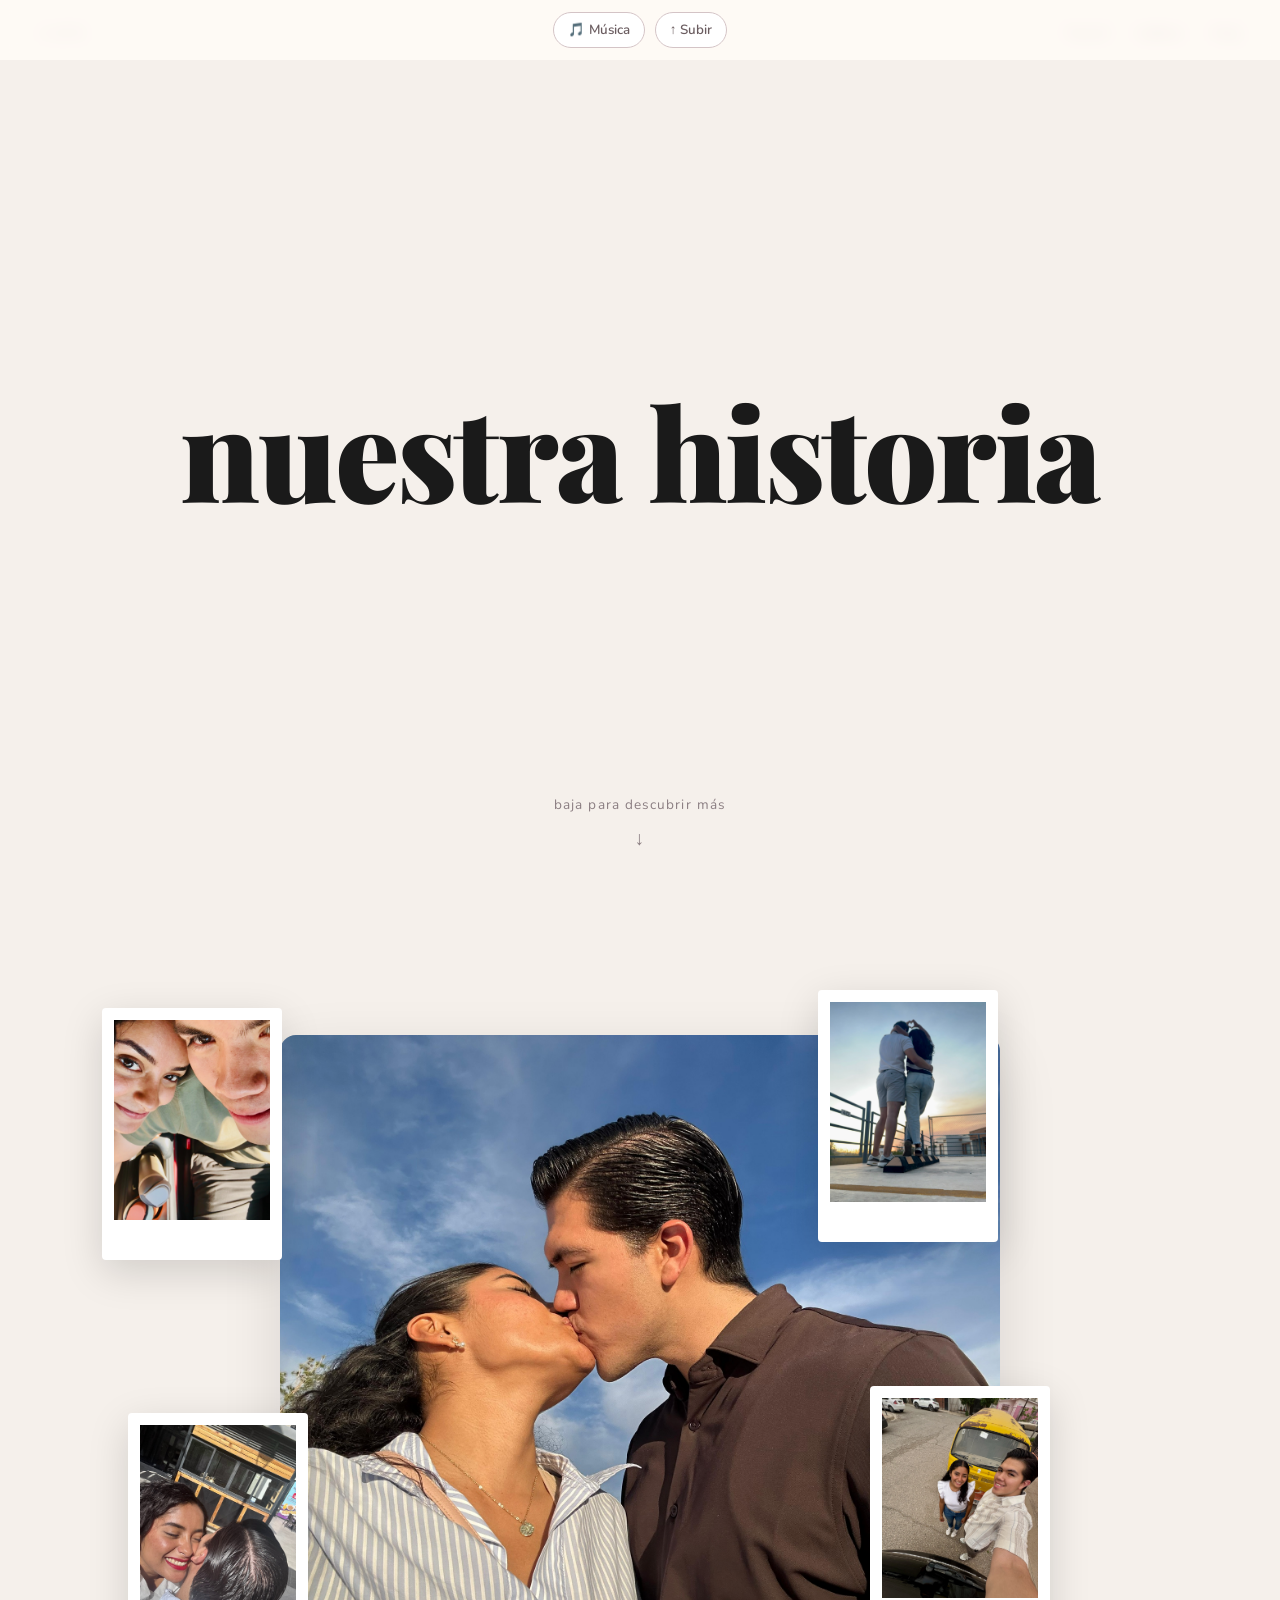
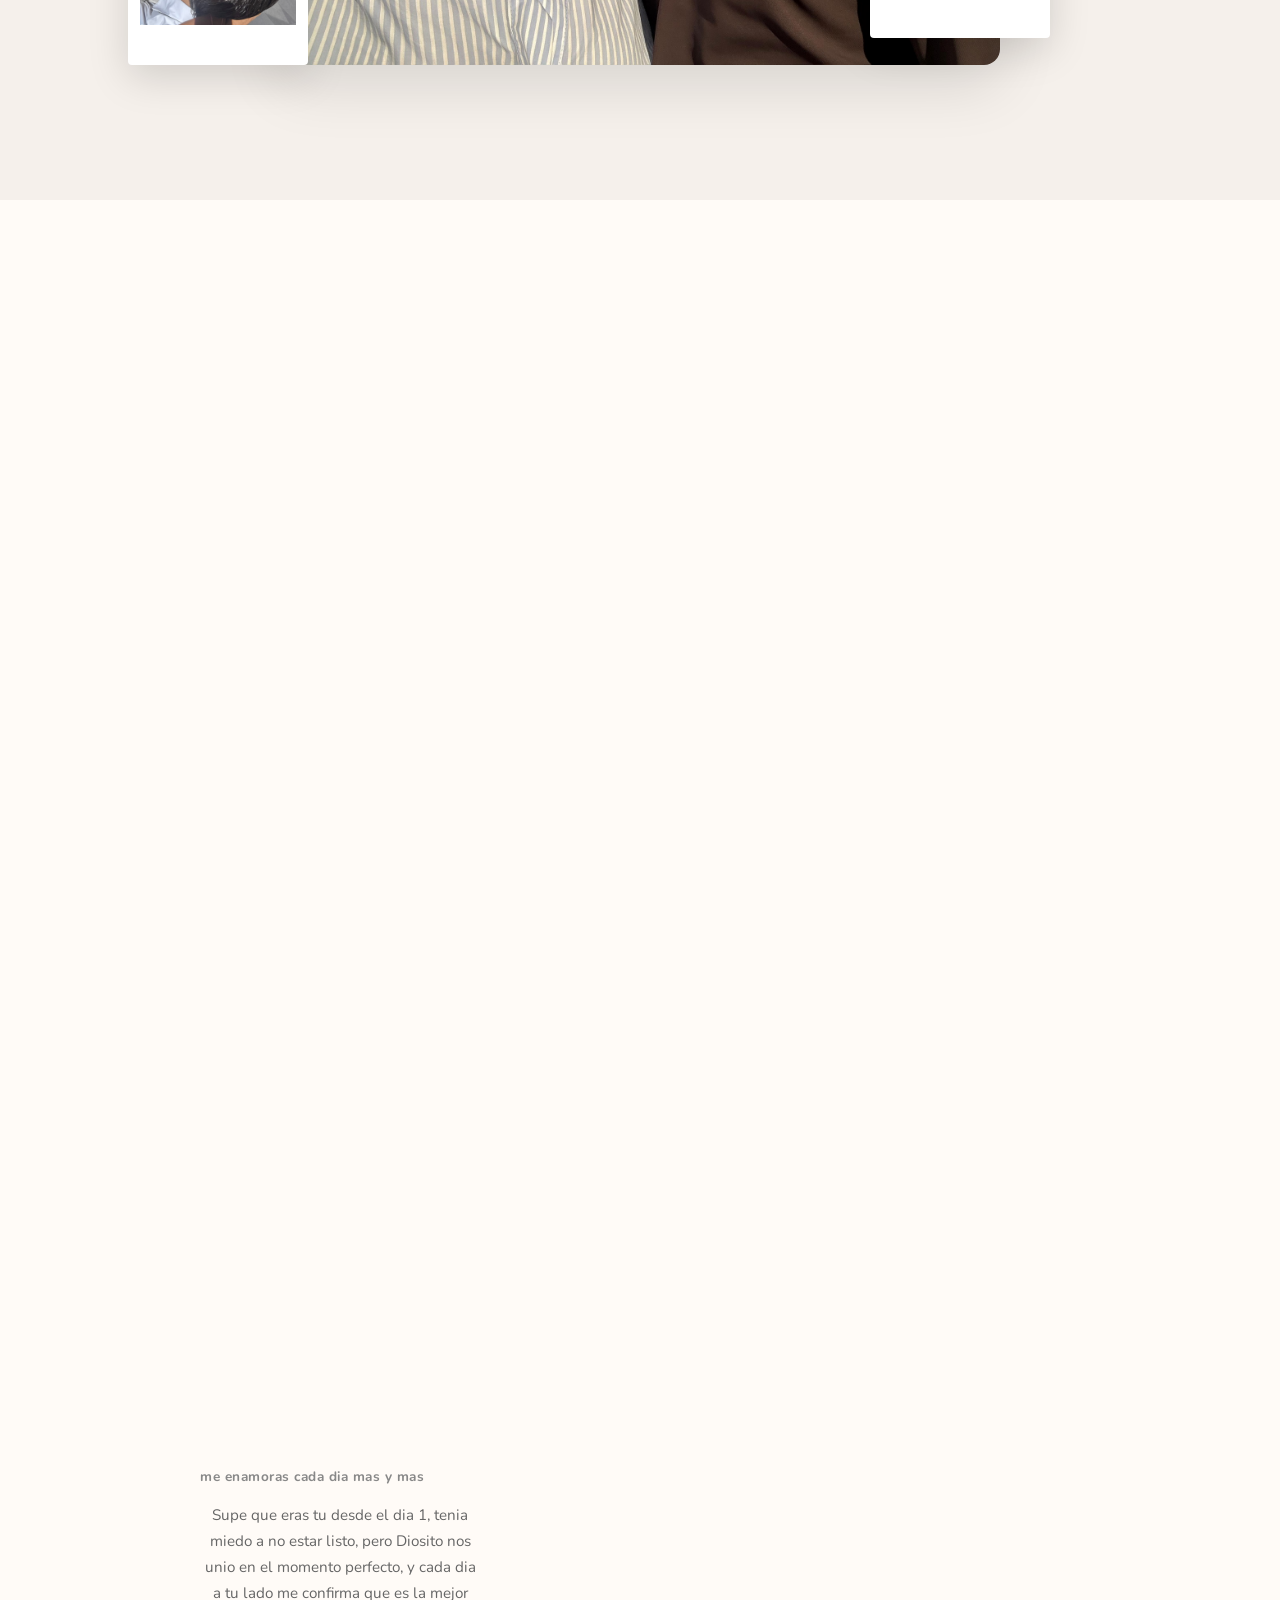
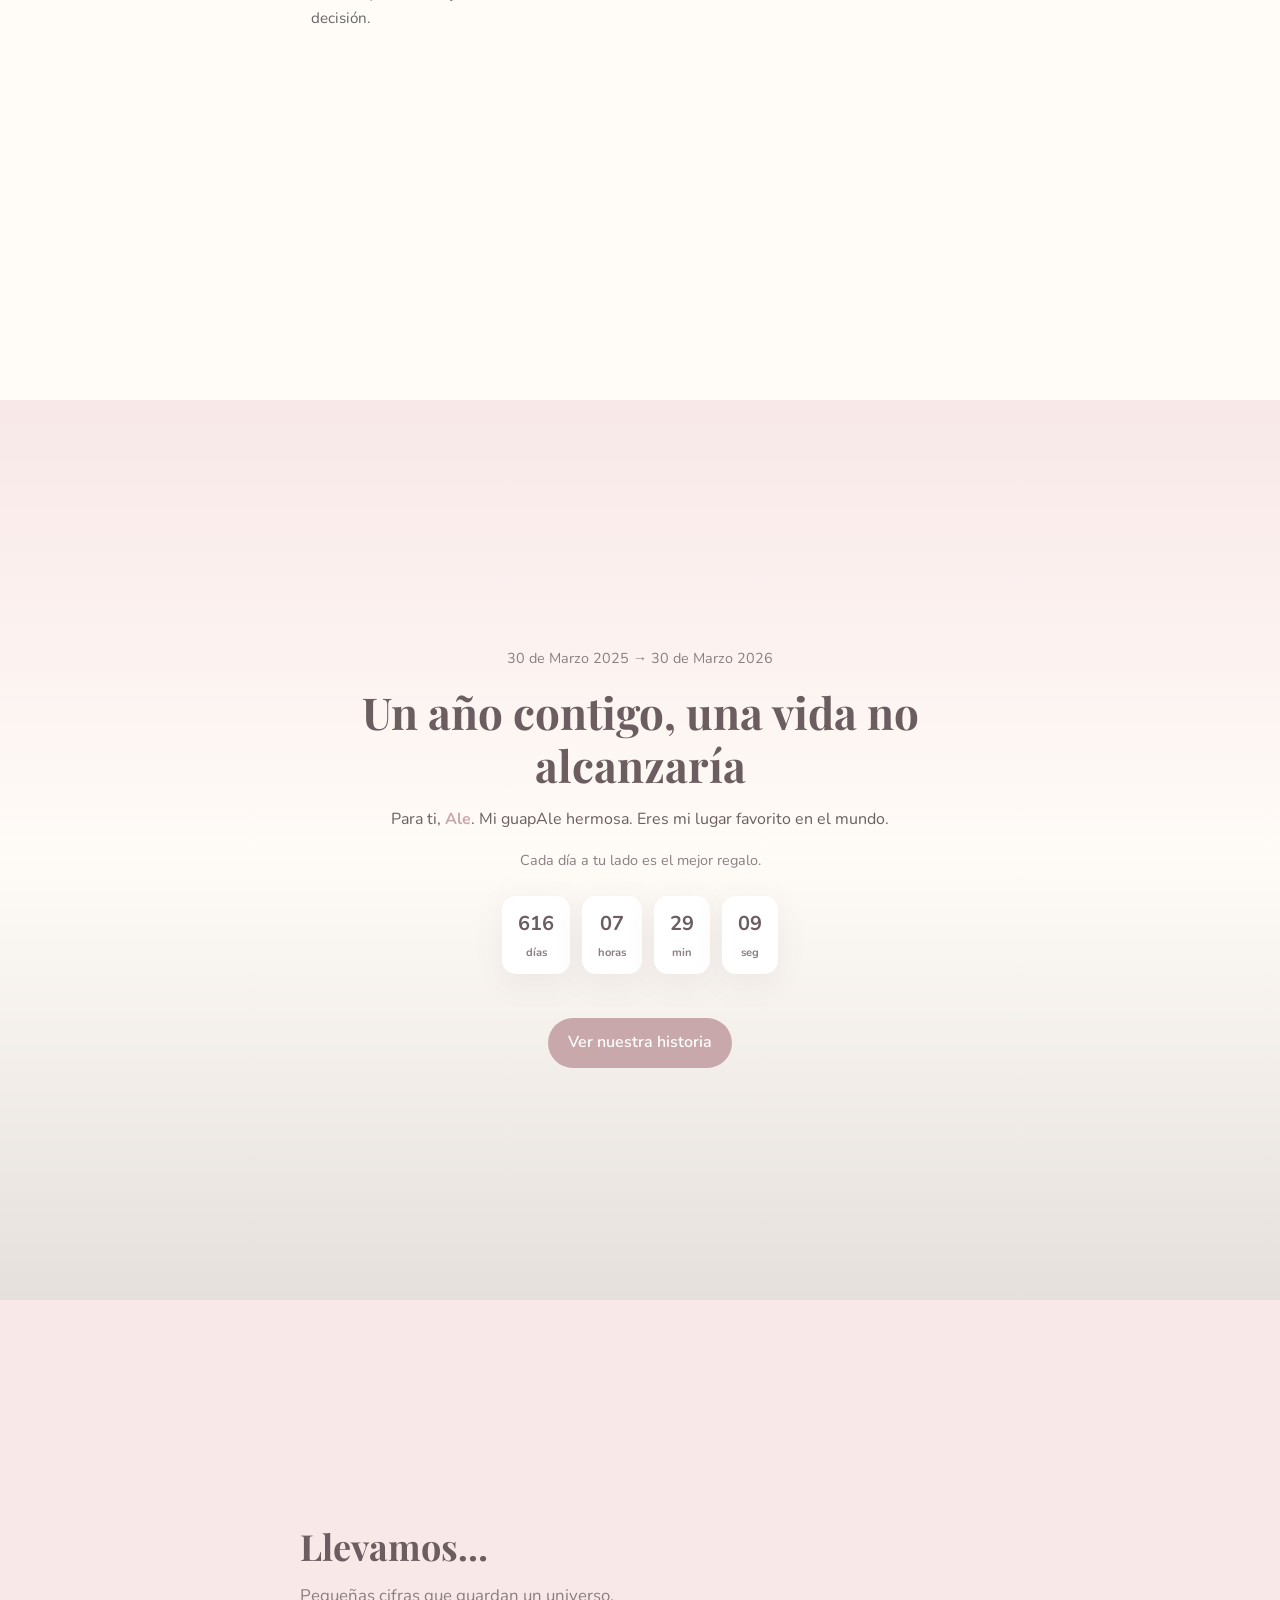
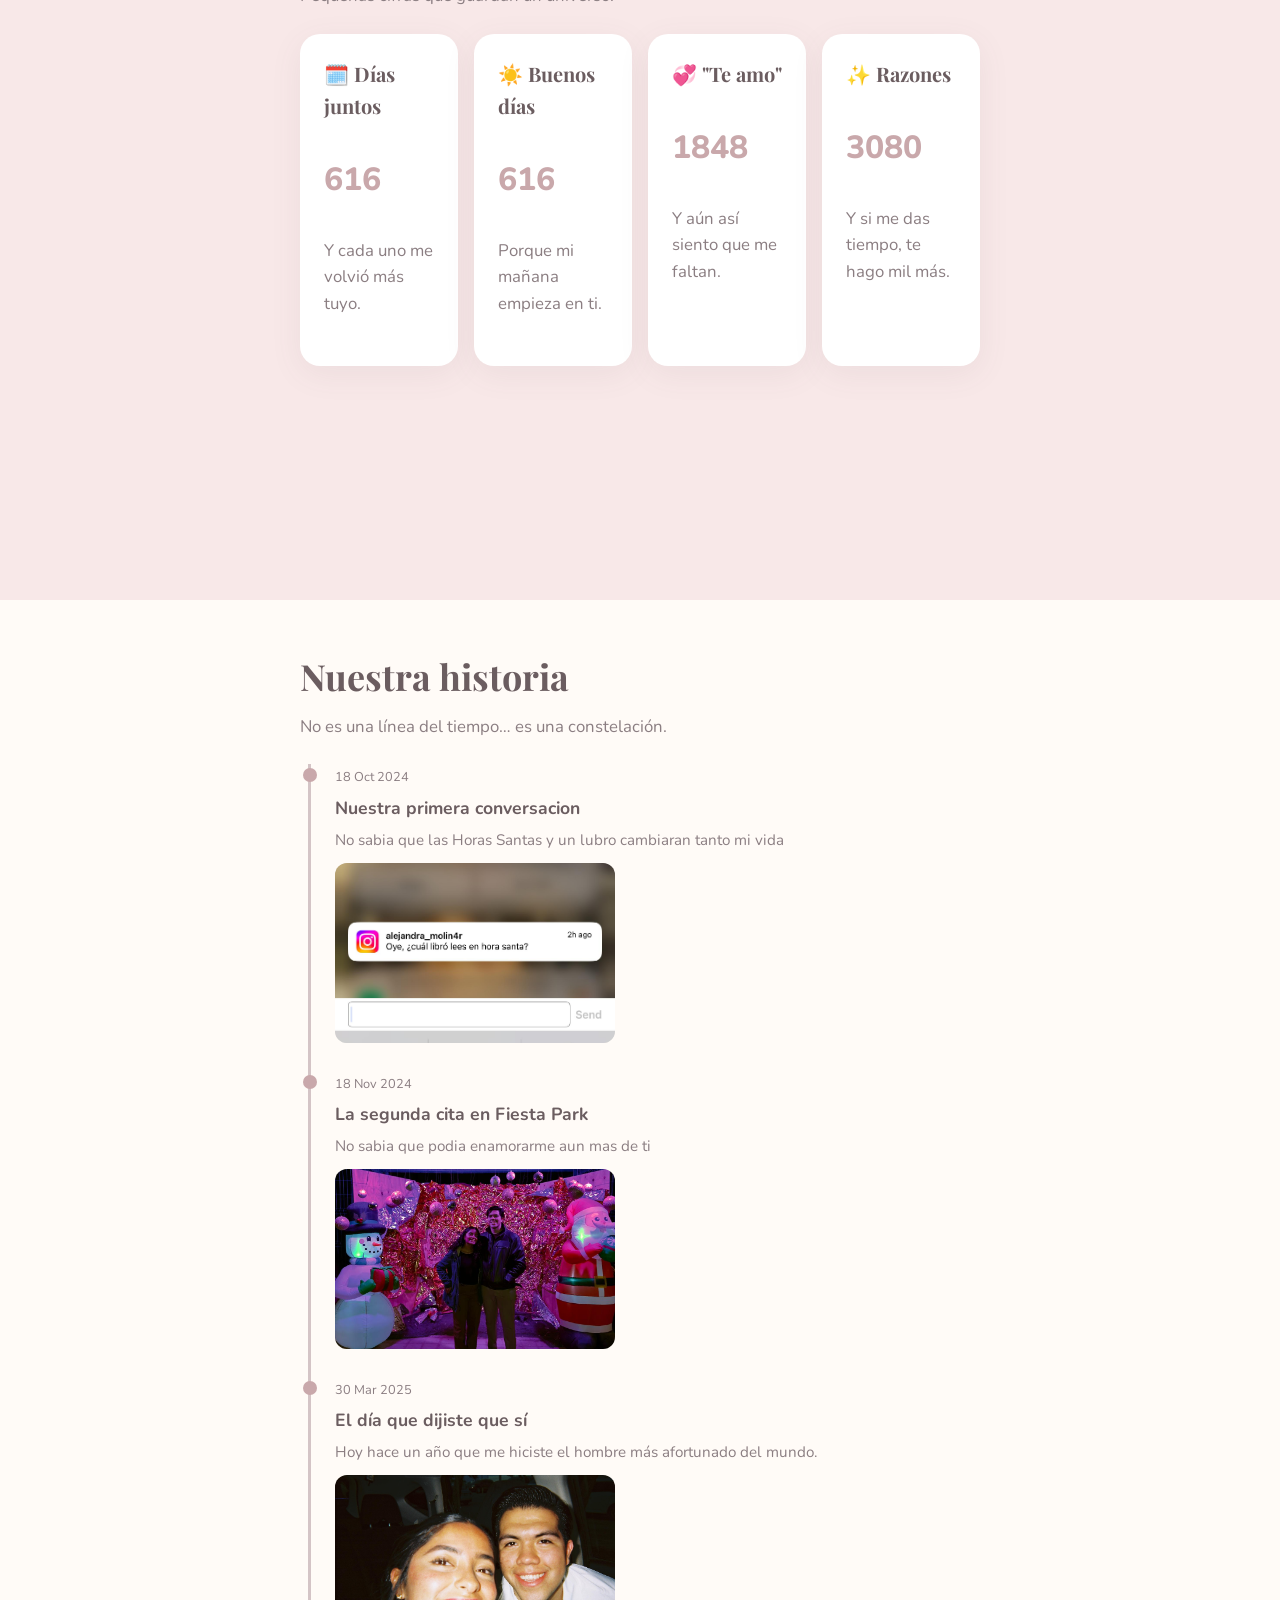
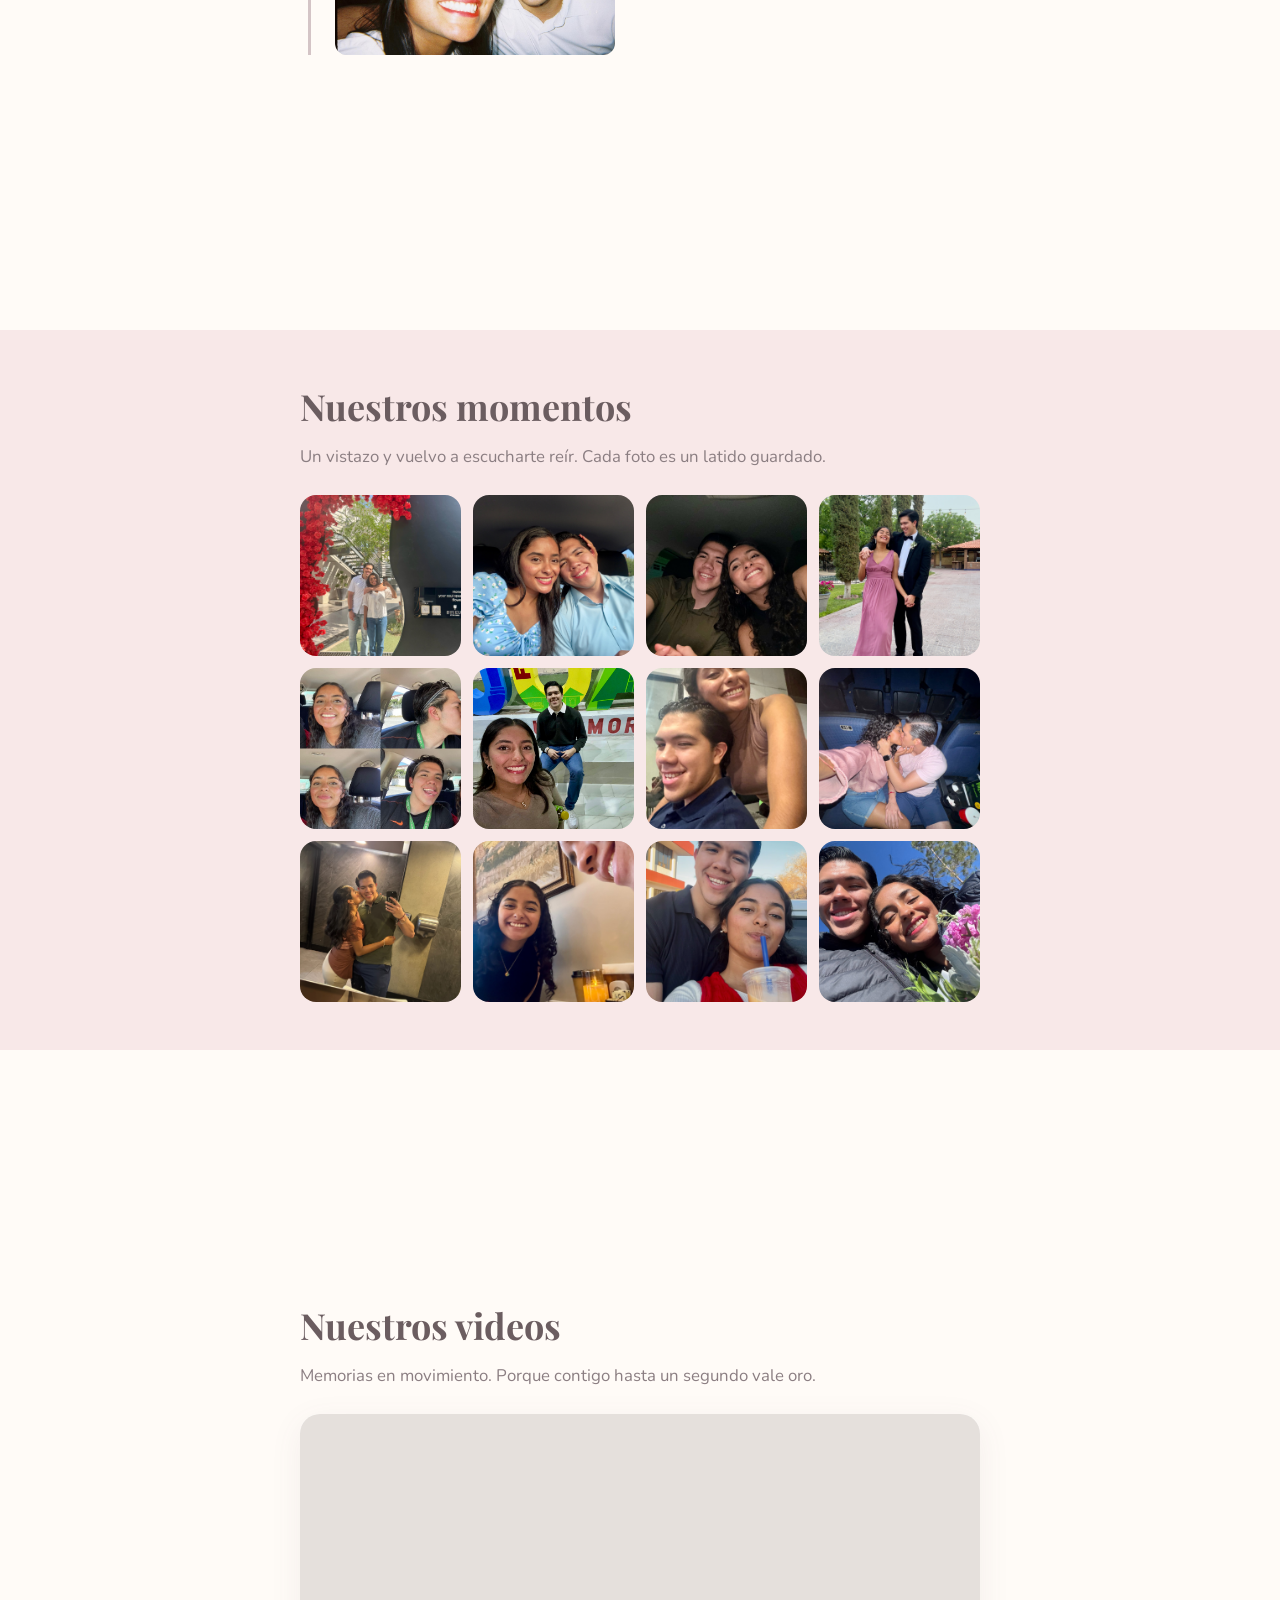
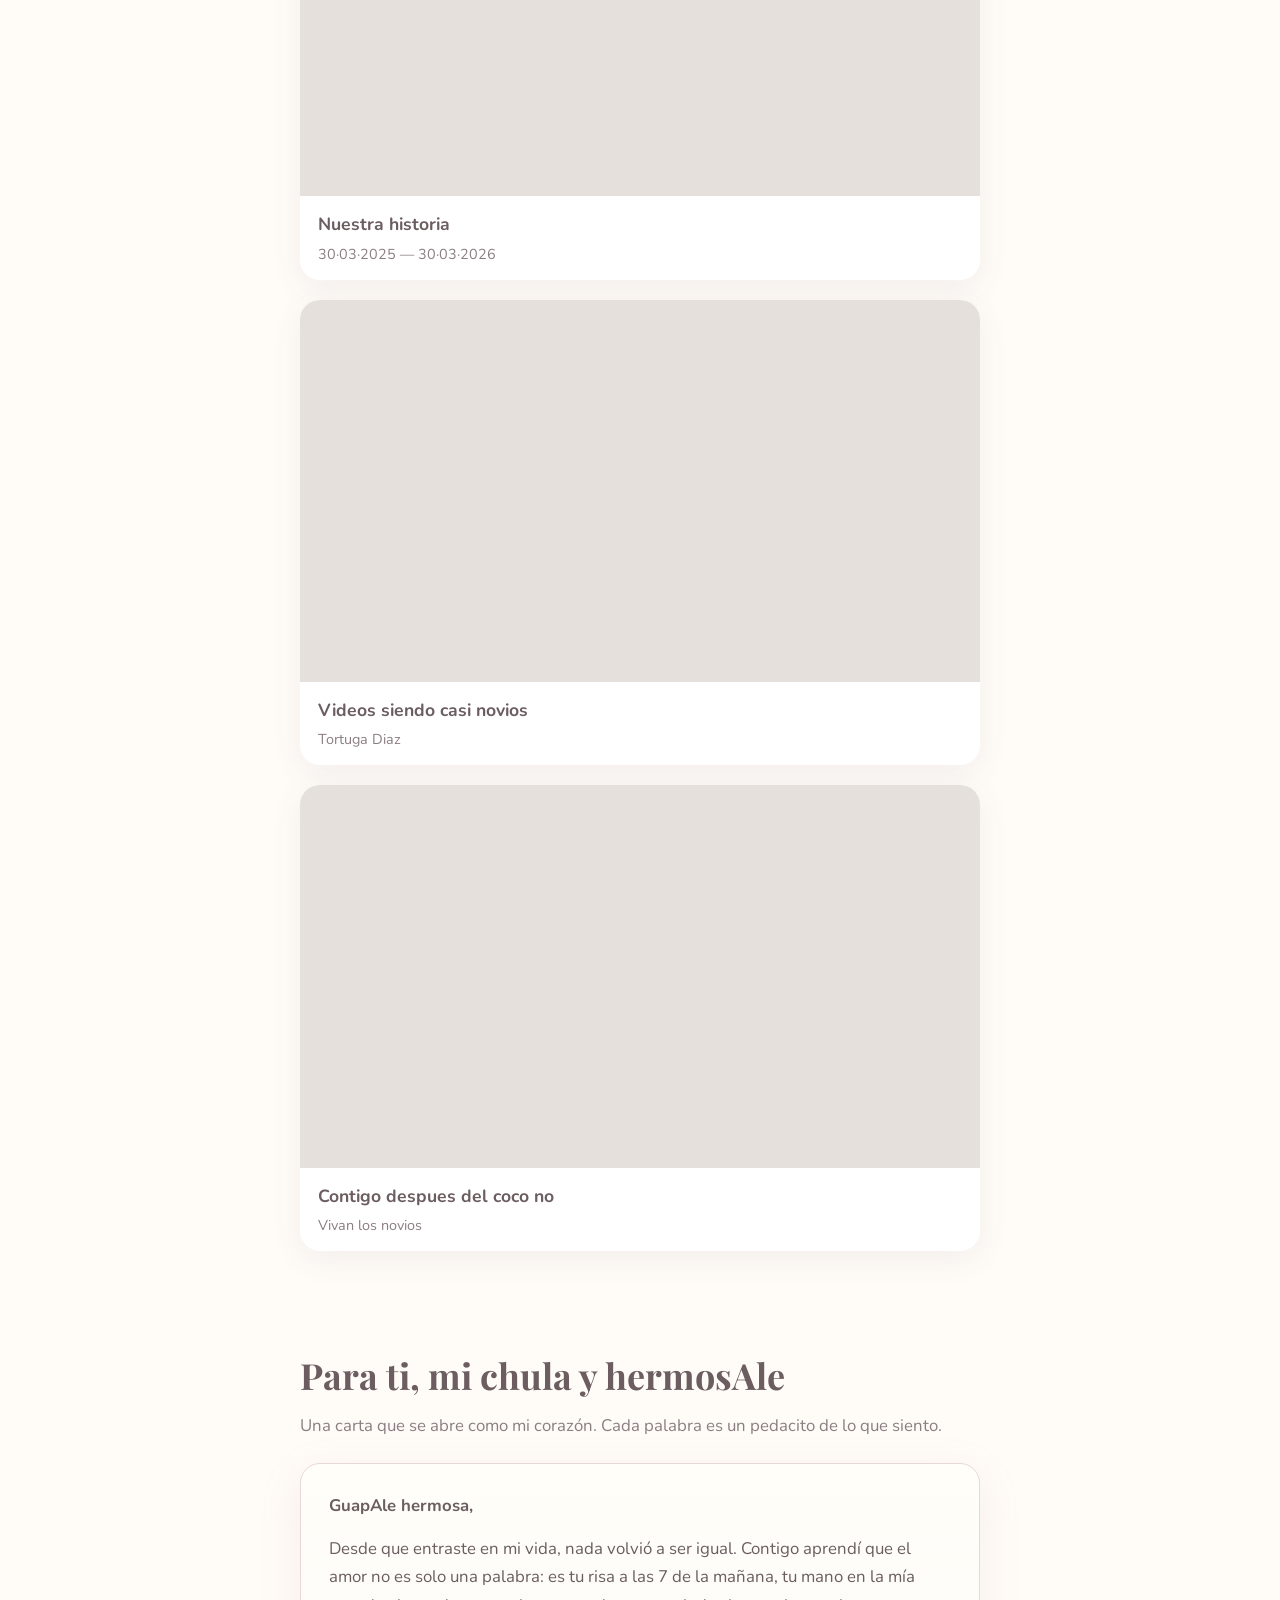
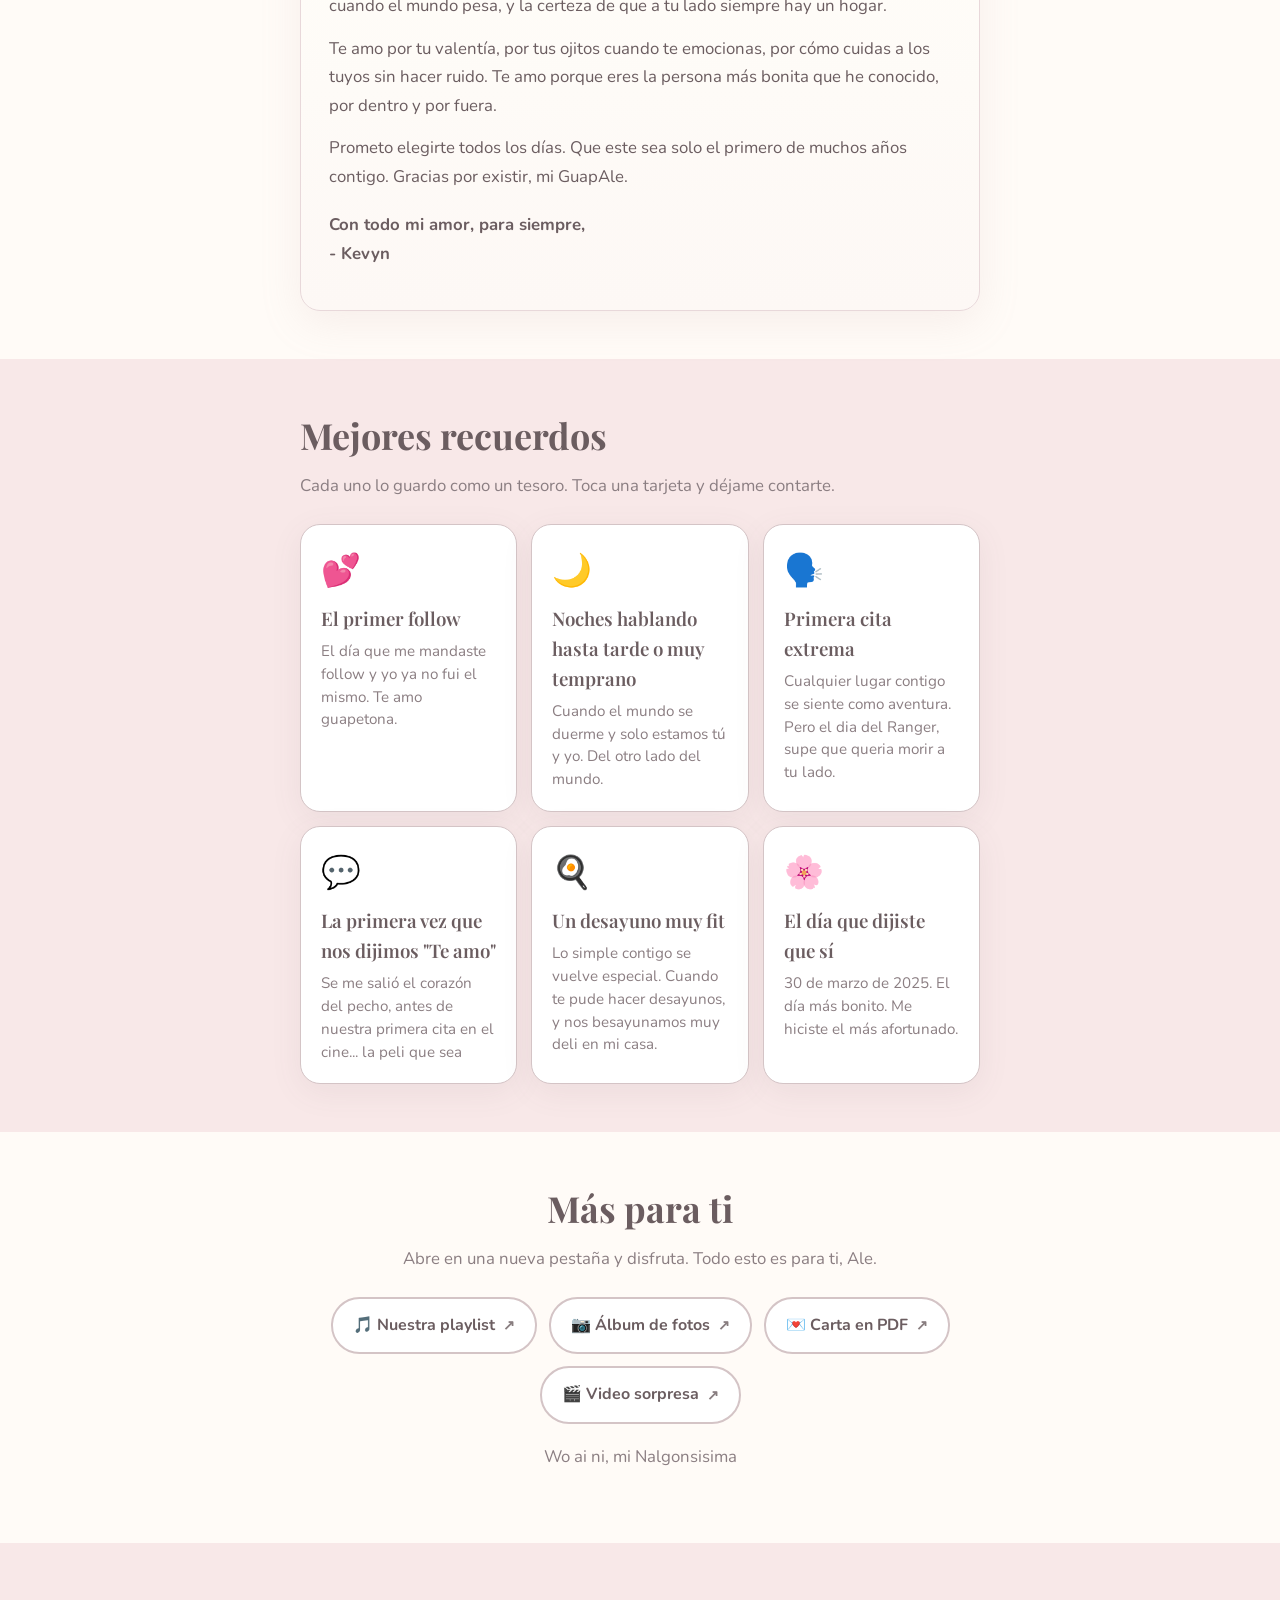
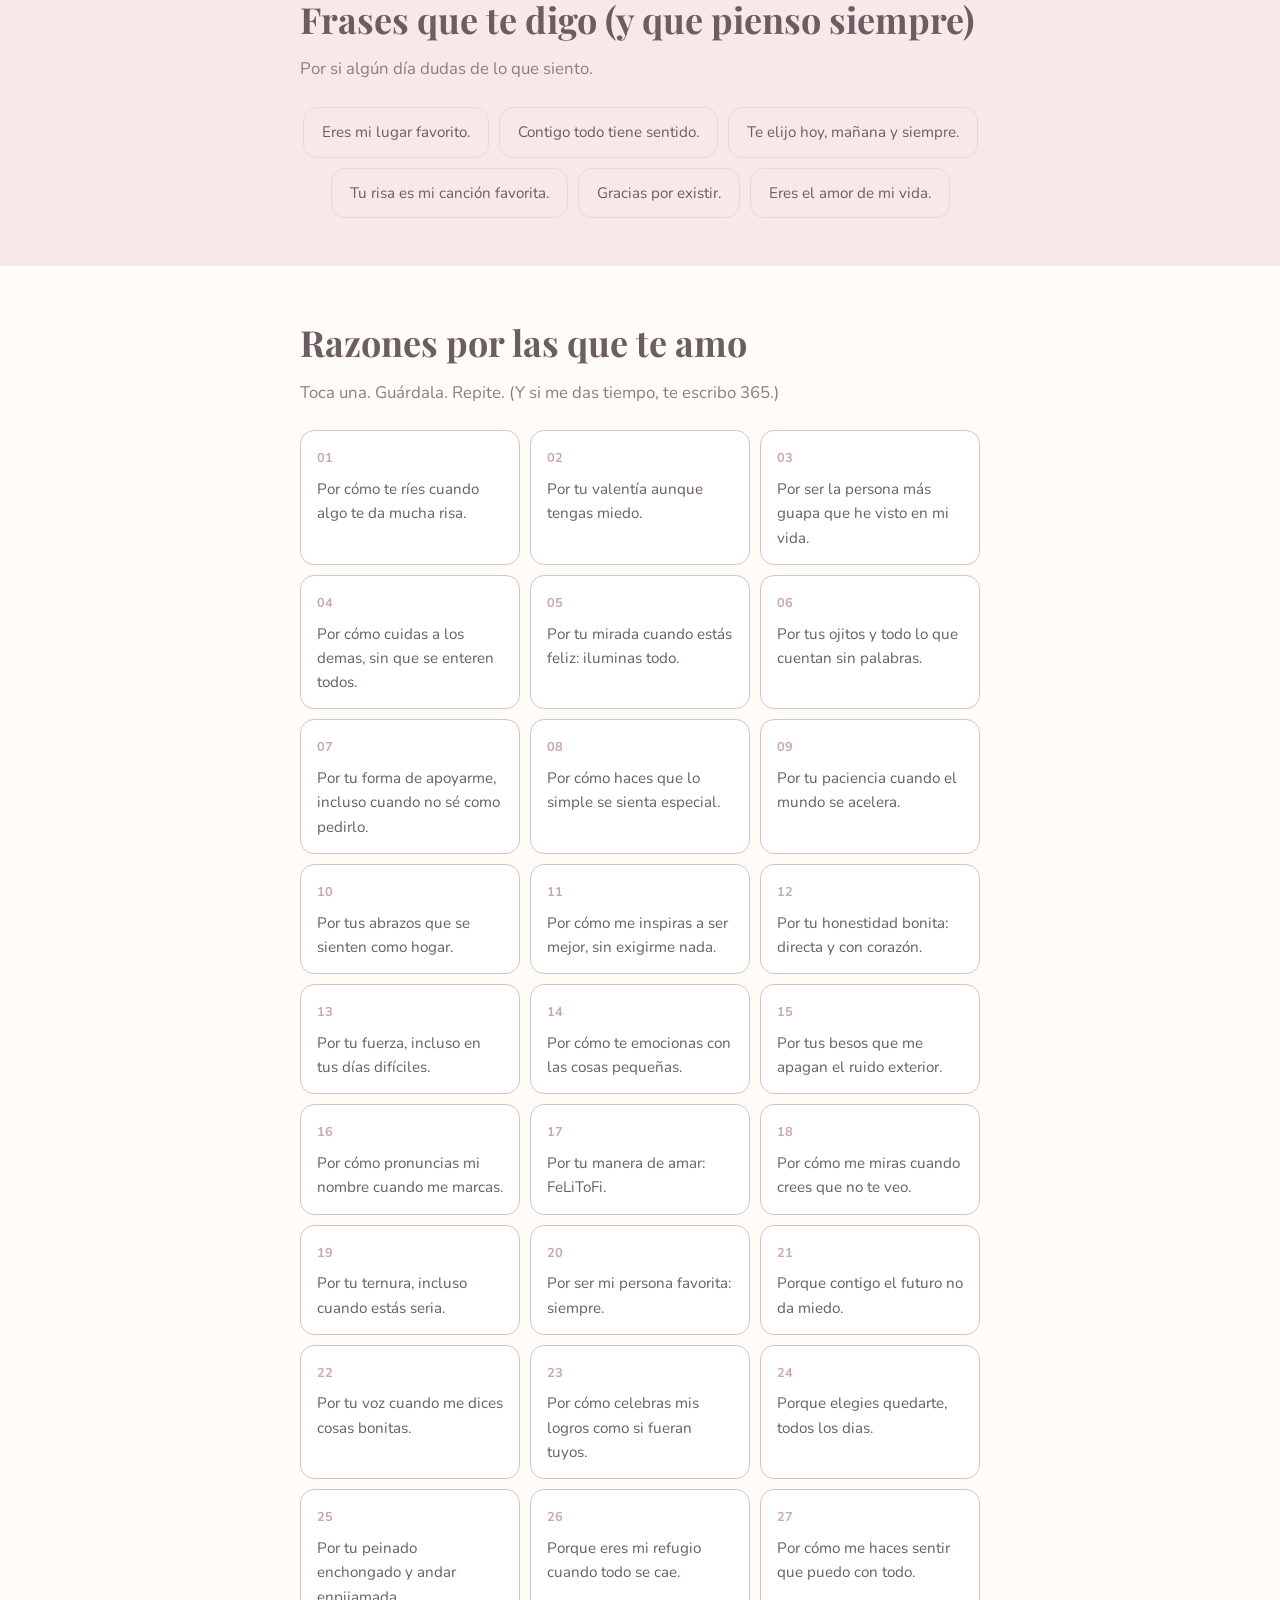
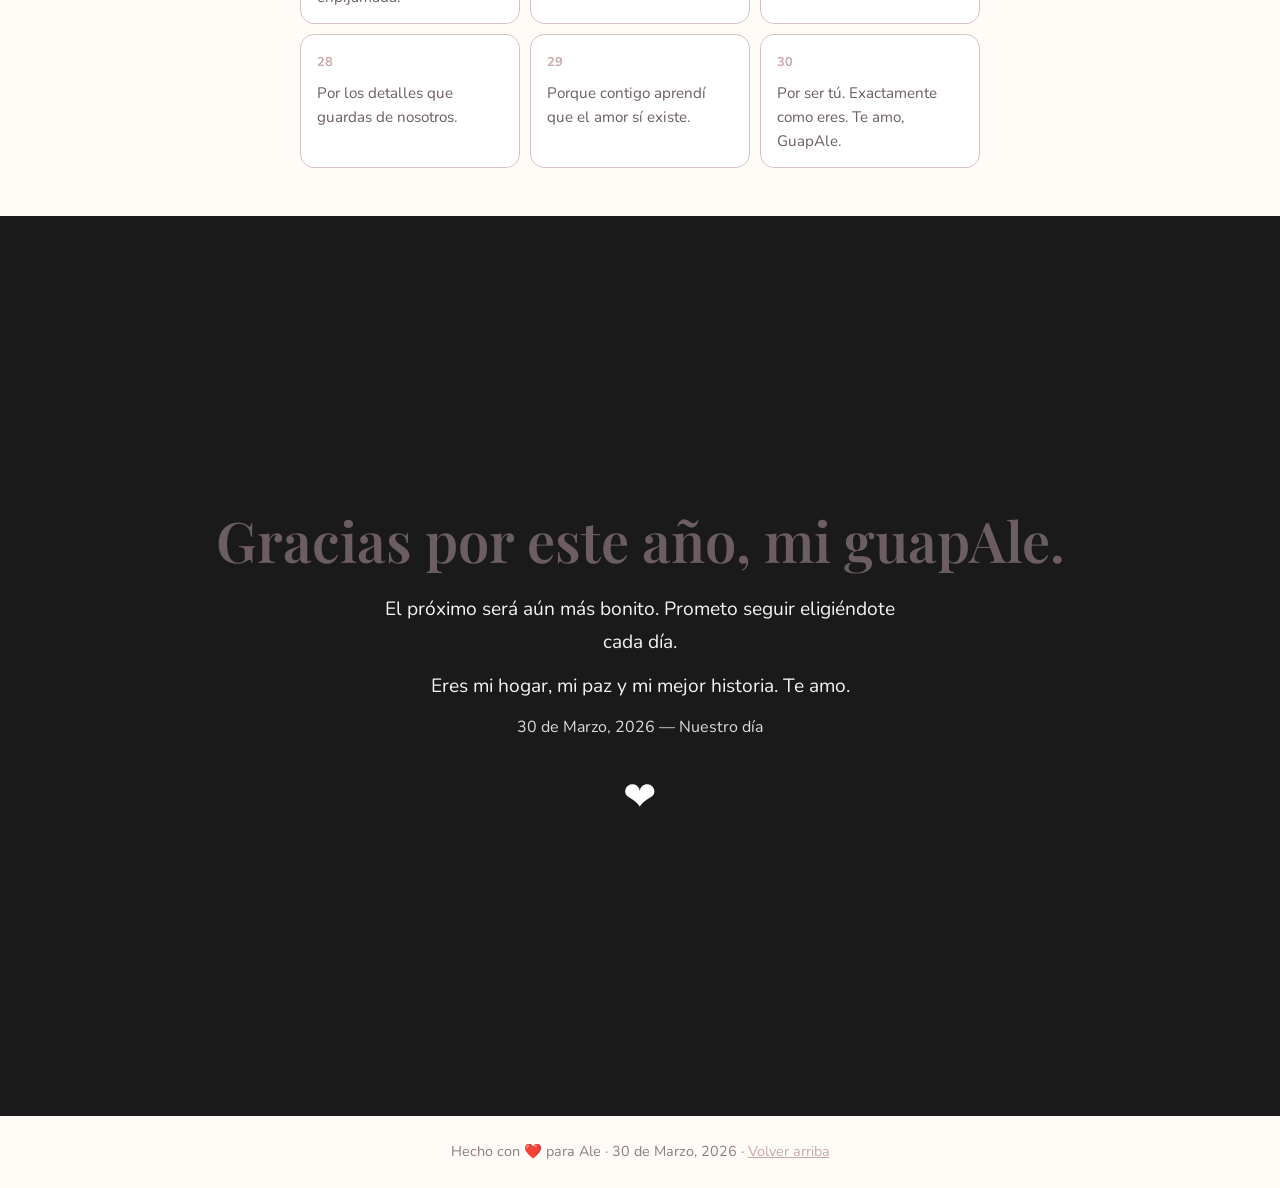
==== commit d60d09af: "Update index.html" ====
--- a/anniversary-ale/index.html
+++ b/anniversary-ale/index.html
@@ -828,20 +828,20 @@
       <img src="photos/hero-main.jpg" alt=""/>
     </div>
     <div class="polaroids-wrap">
-      <div class="polaroid-photo pol-1" data-rotate="-4"><img src="photos/pol1.jpg" alt=""/></div>
-      <div class="polaroid-photo pol-2" data-rotate="-7"><img src="photos/pol2.jpg" alt=""/></div>
-      <div class="polaroid-photo pol-3" data-rotate="5"><img src="photos/pol3.jpg" alt=""/></div>
-      <div class="polaroid-photo pol-4" data-rotate="3"><img src="photos/pol4.jpg" alt=""/></div>
+      <div class="polaroid-photo pol-1" data-rotate="-4"><img src="photos/pol1.JPG" alt=""/></div>
+      <div class="polaroid-photo pol-2" data-rotate="-7"><img src="photos/pol2.JPG" alt=""/></div>
+      <div class="polaroid-photo pol-3" data-rotate="5"><img src="photos/pol3.JPG" alt=""/></div>
+      <div class="polaroid-photo pol-4" data-rotate="3"><img src="photos/pol4.JPG" alt=""/></div>
     </div>
   </section>
 
   <section class="hero-collage-section">
     <div class="collage-wrapper">
-      <div class="collage-photo p1" data-rotate="-8"  data-x="-60"><img src="photos/p1.jpg" alt=""/></div>
+      <div class="collage-photo p1" data-rotate="-8"  data-x="-60"><img src="photos/p1.JPG" alt=""/></div>
       <div class="collage-photo p2" data-rotate="5"   data-x="40"> <img src="photos/p2.jpg" alt=""/></div>
-      <div class="collage-photo p3" data-rotate="-3"  data-x="-20"><img src="photos/p3.jpg" alt=""/></div>
+      <div class="collage-photo p3" data-rotate="-3"  data-x="-20"><img src="photos/p3.JPG" alt=""/></div>
       <div class="collage-photo p4" data-rotate="10"  data-x="80"> <img src="photos/p4.jpg" alt=""/></div>
-      <div class="collage-photo p5" data-rotate="-6"  data-x="-50"><img src="photos/p5.jpg" alt=""/></div>
+      <div class="collage-photo p5" data-rotate="-6"  data-x="-50"><img src="photos/p5.JPG" alt=""/></div>
     </div>
   </section>
 
@@ -857,10 +857,10 @@
     </div>
     <div class="postcard-stack-wrapper">
       <div class="postcard-stack">
-        <div class="postcard card-1"><img src="photos/s1.jpg" alt=""/></div>
-        <div class="postcard card-2"><img src="photos/s2.jpg" alt=""/></div>
-        <div class="postcard card-3"><img src="photos/s3.jpg" alt=""/></div>
-        <div class="postcard card-4"><img src="photos/s4.jpg" alt=""/></div>
+        <div class="postcard card-1"><img src="photos/s1.JPG" alt=""/></div>
+        <div class="postcard card-2"><img src="photos/s2.JPG" alt=""/></div>
+        <div class="postcard card-3"><img src="photos/s3.JPG" alt=""/></div>
+        <div class="postcard card-4"><img src="photos/s4.JPG" alt=""/></div>
       </div>
     </div>
   </section>
@@ -958,12 +958,12 @@
           <div class="gallery-item" data-src="photos/moment-04.jpg" data-cap="Abrazo"><img src="photos/moment-04.jpg" alt="Momento 4" loading="lazy" onerror="this.style.display='none';this.parentElement.innerHTML='Tu foto 4';"></div>
           <div class="gallery-item" data-src="photos/moment-05.jpg" data-cap="Hogar"><img src="photos/moment-05.jpg" alt="Momento 5" loading="lazy" onerror="this.style.display='none';this.parentElement.innerHTML='Tu foto 5';"></div>
           <div class="gallery-item" data-src="photos/moment-06.jpg" data-cap="Tu luz"><img src="photos/moment-06.jpg" alt="Momento 6" loading="lazy" onerror="this.style.display='none';this.parentElement.innerHTML='Tu foto 6';"></div>
-          <div class="gallery-item" data-src="photos/moment-07.jpg" data-cap="Aventura"><img src="photos/moment-07.jpg" alt="Momento 7" loading="lazy" onerror="this.style.display='none';this.parentElement.innerHTML='Tu foto 7';"></div>
-          <div class="gallery-item" data-src="photos/moment-08.jpg" data-cap="Contigo"><img src="photos/moment-08.jpg" alt="Momento 8" loading="lazy" onerror="this.style.display='none';this.parentElement.innerHTML='Tu foto 8';"></div>
-          <div class="gallery-item" data-src="photos/moment-09.jpg" data-cap="Mi favorita"><img src="photos/moment-09.jpg" alt="Momento 9" loading="lazy" onerror="this.style.display='none';this.parentElement.innerHTML='Tu foto 9';"></div>
-          <div class="gallery-item" data-src="photos/moment-10.jpg" data-cap="Para siempre"><img src="photos/moment-10.jpg" alt="Momento 10" loading="lazy" onerror="this.style.display='none';this.parentElement.innerHTML='Tu foto 10';"></div>
-          <div class="gallery-item" data-src="photos/moment-11.jpg" data-cap="Tú y yo"><img src="photos/moment-11.jpg" alt="Momento 11" loading="lazy" onerror="this.style.display='none';this.parentElement.innerHTML='Tu foto 11';"></div>
-          <div class="gallery-item" data-src="photos/moment-12.jpg" data-cap="Te amo"><img src="photos/moment-12.jpg" alt="Momento 12" loading="lazy" onerror="this.style.display='none';this.parentElement.innerHTML='Tu foto 12';"></div>
+          <div class="gallery-item" data-src="photos/moment-07.JPG" data-cap="Aventura"><img src="photos/moment-07.JPG" alt="Momento 7" loading="lazy" onerror="this.style.display='none';this.parentElement.innerHTML='Tu foto 7';"></div>
+          <div class="gallery-item" data-src="photos/moment-08.JPG" data-cap="Contigo"><img src="photos/moment-08.JPG" alt="Momento 8" loading="lazy" onerror="this.style.display='none';this.parentElement.innerHTML='Tu foto 8';"></div>
+          <div class="gallery-item" data-src="photos/moment-09.JPG" data-cap="Mi favorita"><img src="photos/moment-09.JPG" alt="Momento 9" loading="lazy" onerror="this.style.display='none';this.parentElement.innerHTML='Tu foto 9';"></div>
+          <div class="gallery-item" data-src="photos/moment-10.JPG" data-cap="Para siempre"><img src="photos/moment-10.JPG" alt="Momento 10" loading="lazy" onerror="this.style.display='none';this.parentElement.innerHTML='Tu foto 10';"></div>
+          <div class="gallery-item" data-src="photos/moment-11.JPG" data-cap="Tú y yo"><img src="photos/moment-11.JPG" alt="Momento 11" loading="lazy" onerror="this.style.display='none';this.parentElement.innerHTML='Tu foto 11';"></div>
+          <div class="gallery-item" data-src="photos/moment-12.JPG" data-cap="Te amo"><img src="photos/moment-12.JPG" alt="Momento 12" loading="lazy" onerror="this.style.display='none';this.parentElement.innerHTML='Tu foto 12';"></div>
         </div>
       </div>
     </section>
